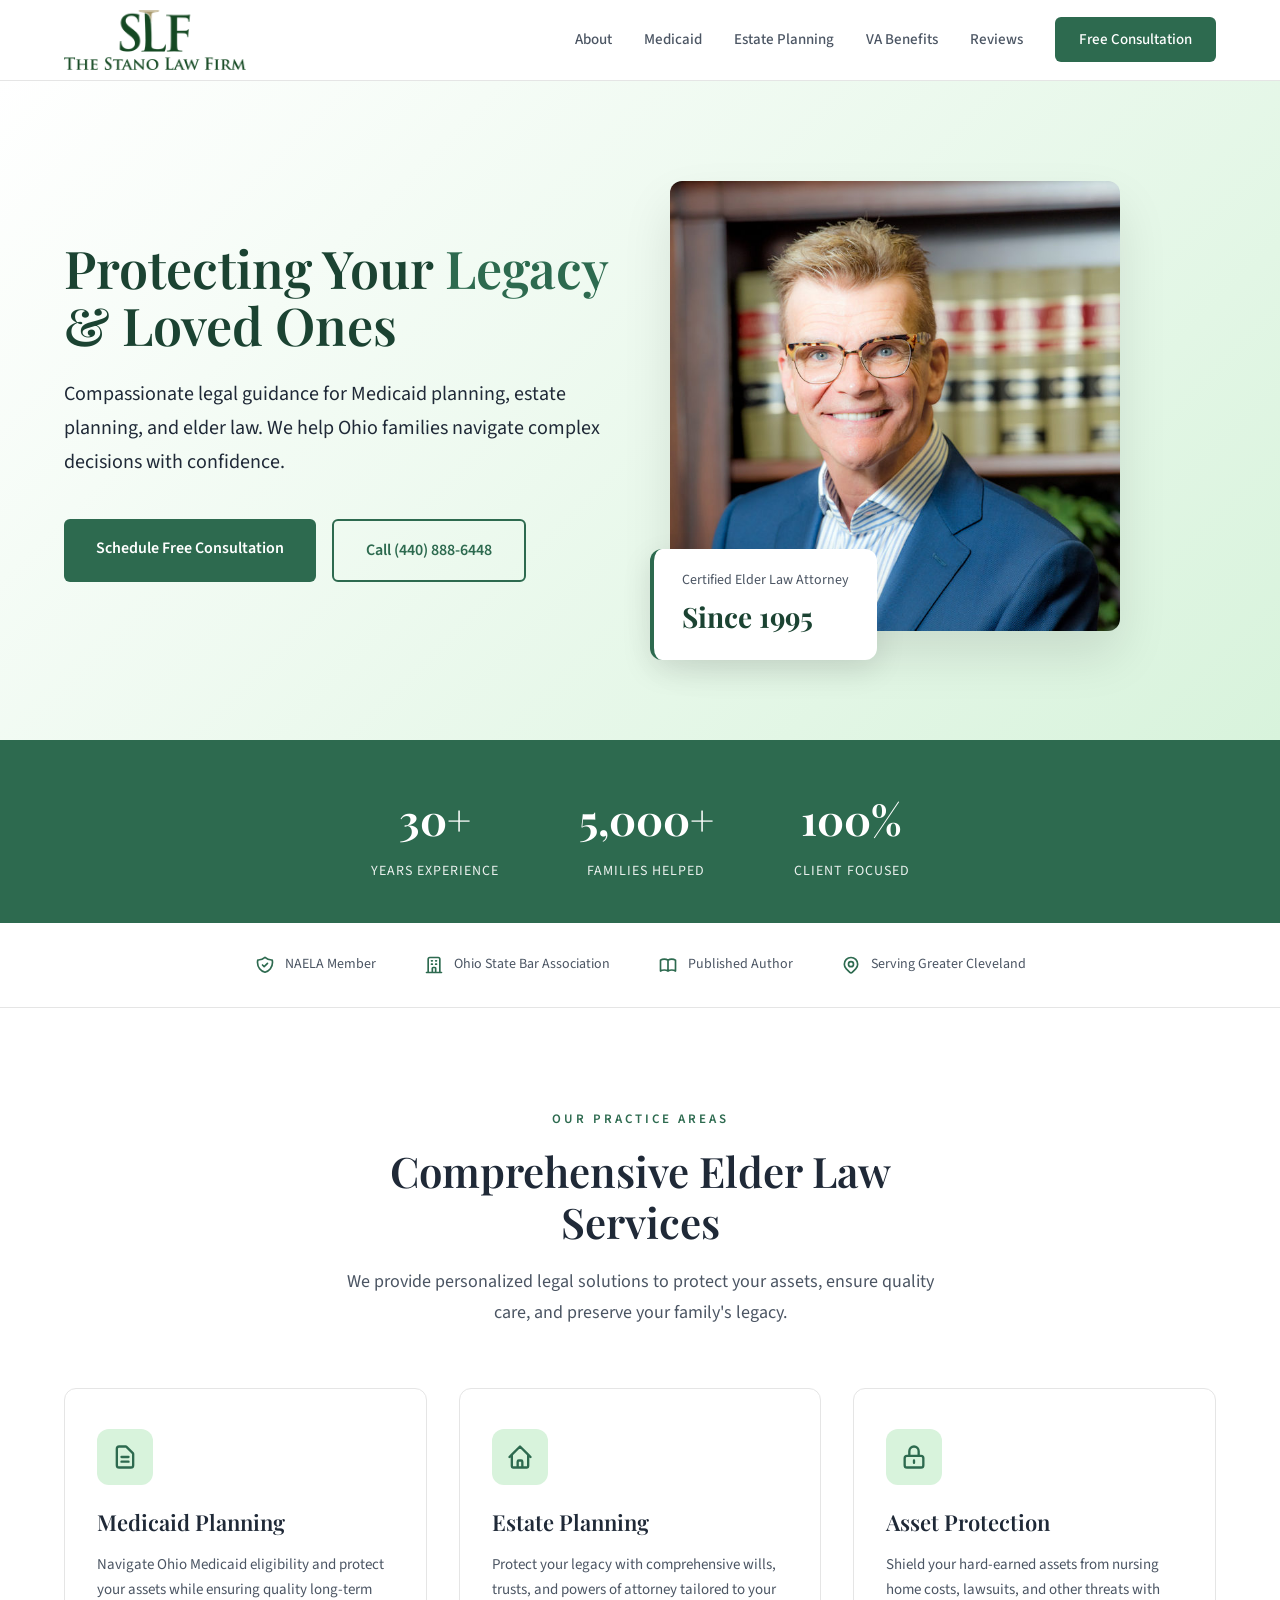
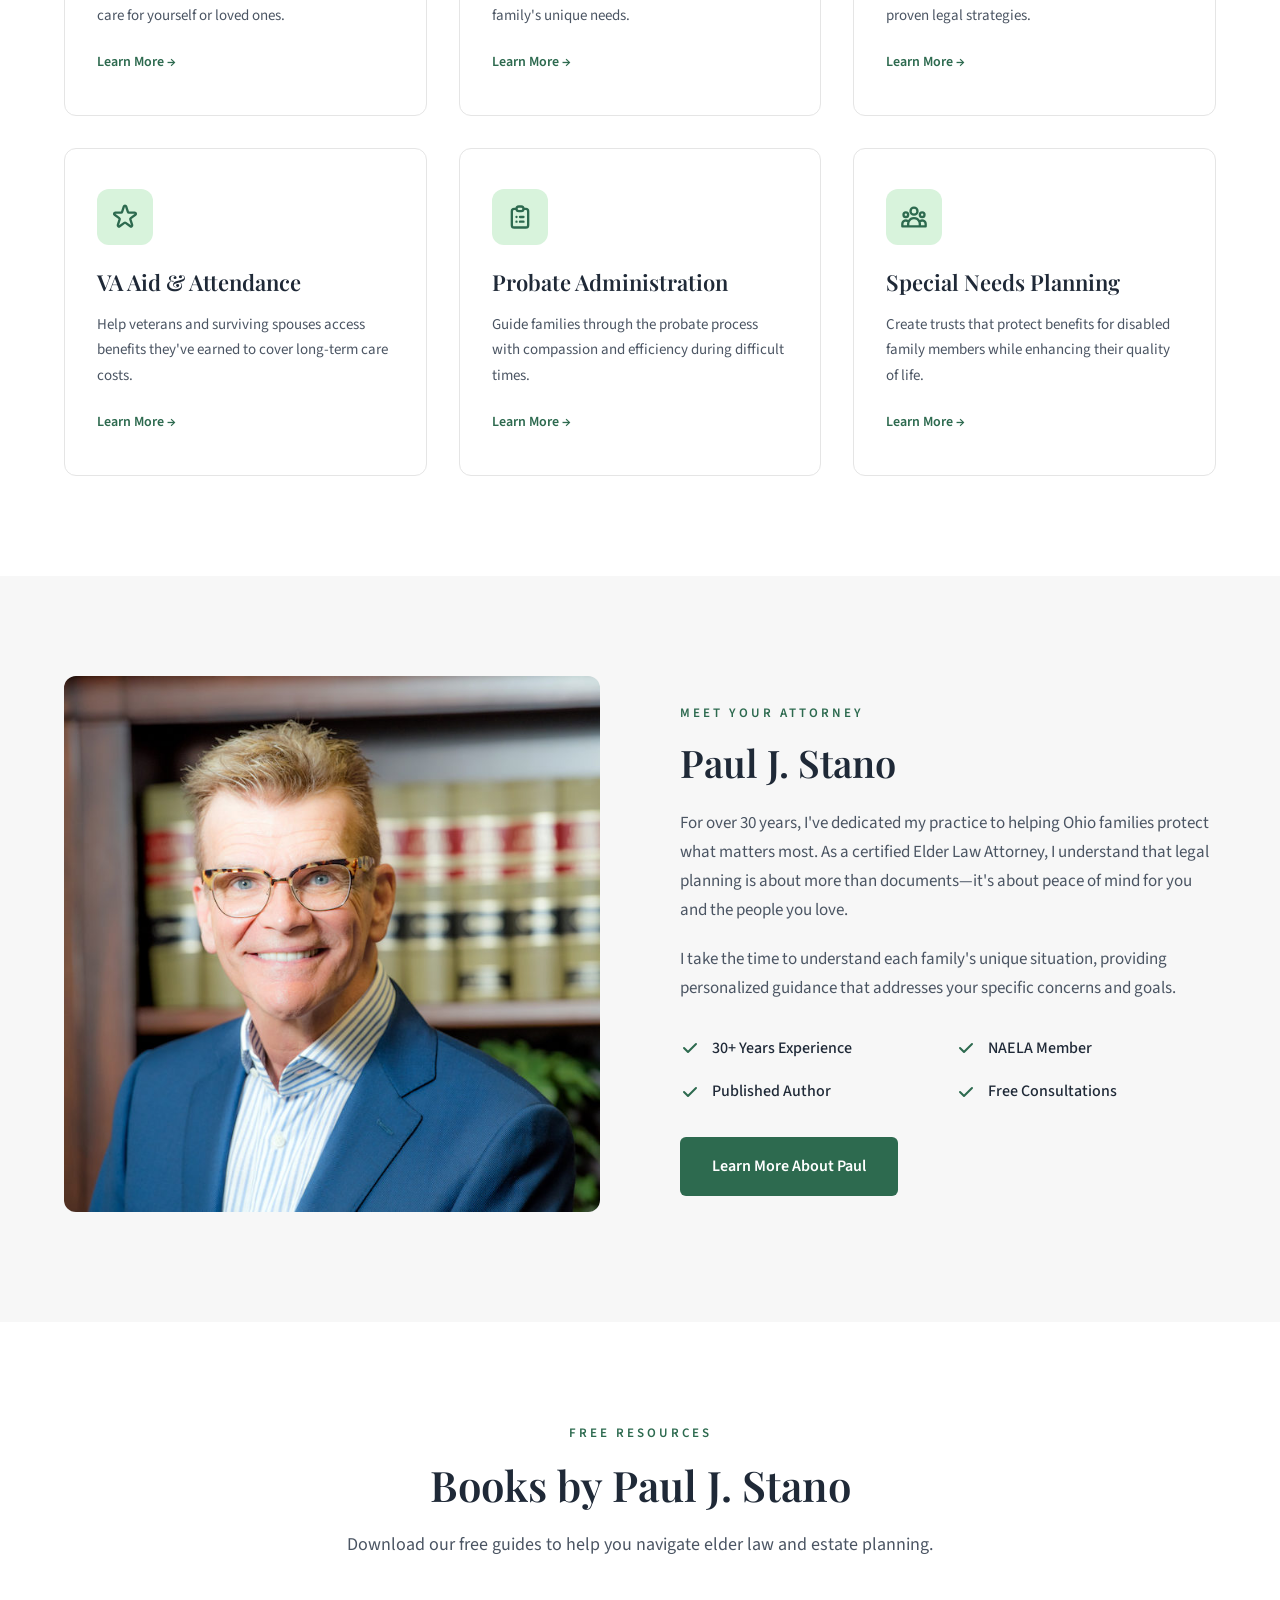
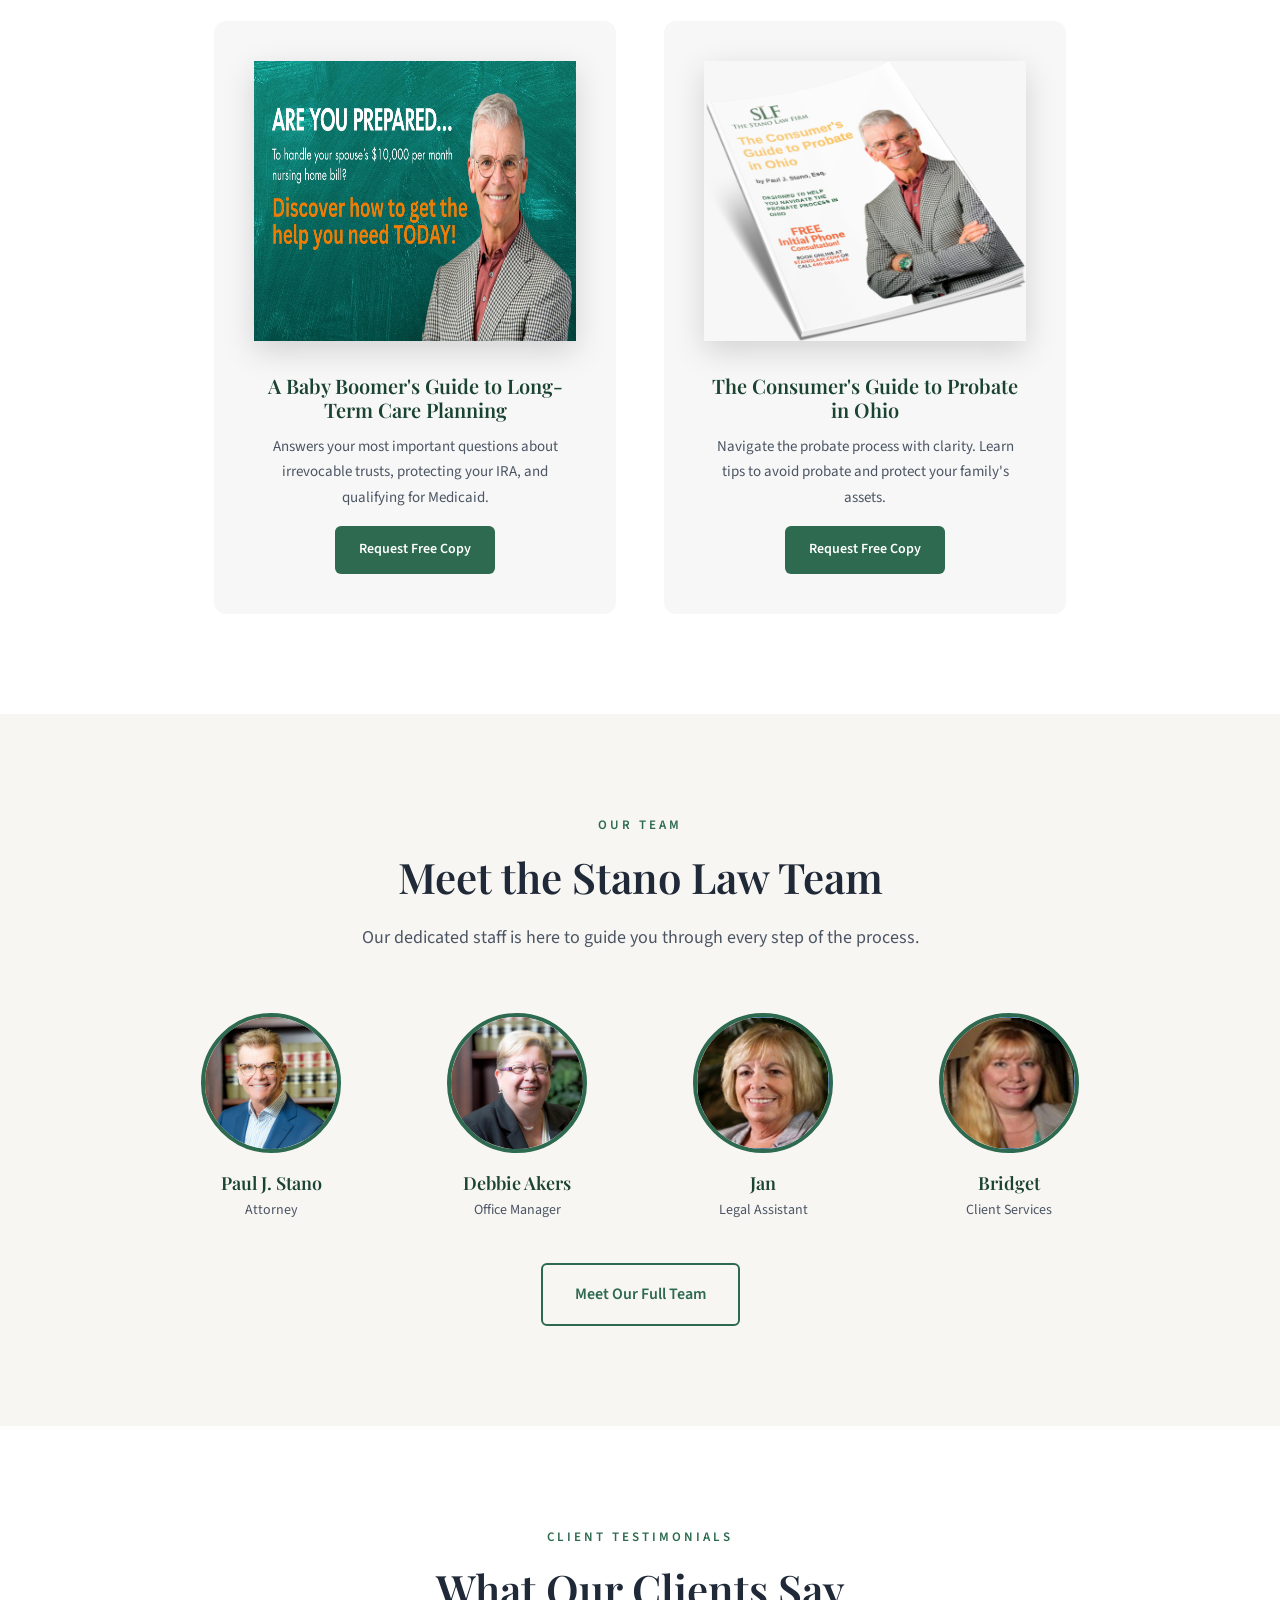
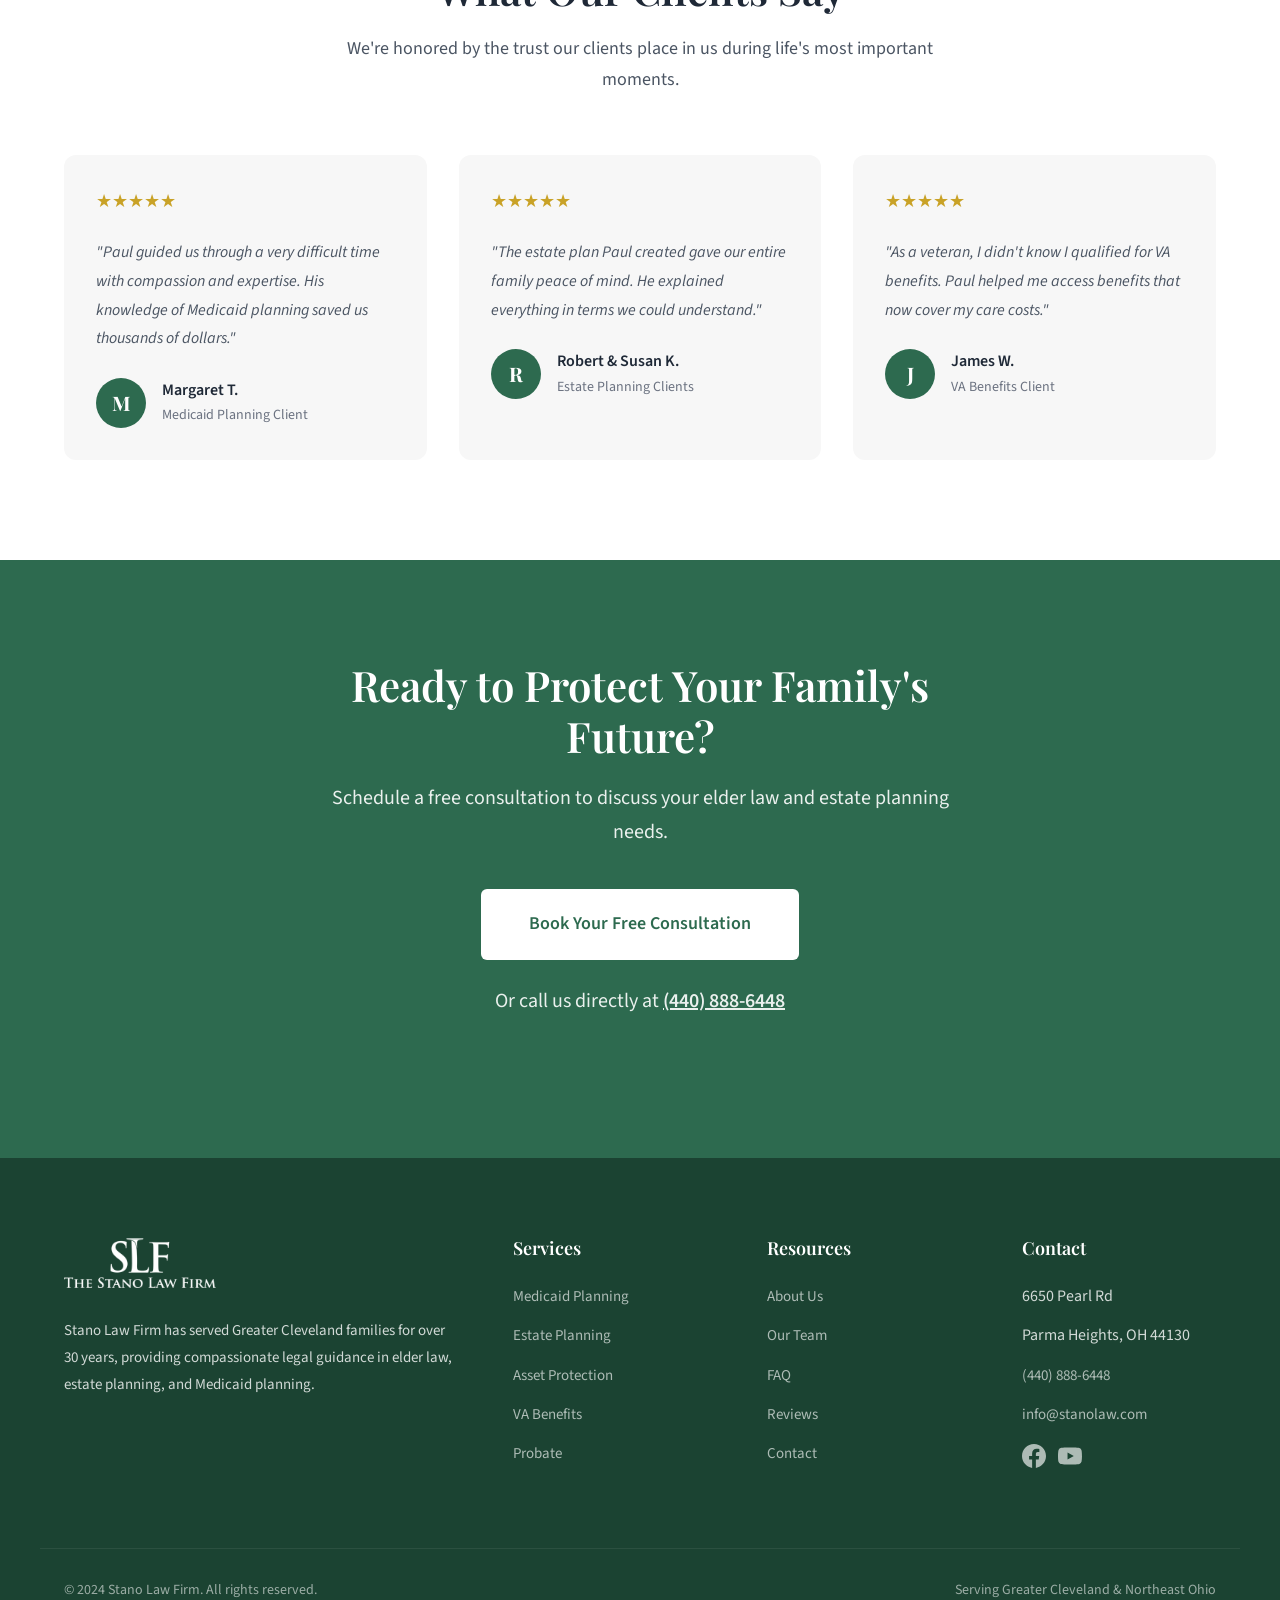
==== index.html @ 5e755062 "Stano Law Firm website - Option 2 (Light theme)" ====
<!DOCTYPE html>
<html lang="en">
<head>
    <meta charset="UTF-8">
    <meta name="viewport" content="width=device-width, initial-scale=1.0">
    <title>Stano Law Firm | Elder Law & Estate Planning | Parma Heights, OH</title>
    <link rel="preconnect" href="https://fonts.googleapis.com">
    <link rel="preconnect" href="https://fonts.gstatic.com" crossorigin>
    <link href="https://fonts.googleapis.com/css2?family=Playfair+Display:wght@400;600;700&family=Source+Sans+3:wght@300;400;500;600&display=swap" rel="stylesheet">
    <style>
        :root {
            --green: #2d6a4f;
            --green-dark: #1b4332;
            --green-light: #40916c;
            --green-pale: #d8f3dc;
            --gold: #c9a227;
            --gold-light: #d4b84a;
            --white: #ffffff;
            --off-white: #fafafa;
            --cream: #f8f6f3;
            --gray-100: #f7f7f7;
            --gray-200: #e5e5e5;
            --gray-300: #d4d4d4;
            --text-dark: #1f2937;
            --text-medium: #4b5563;
            --text-light: #6b7280;
        }

        html, body { overflow-x: hidden; max-width: 100vw; } * { margin: 0; padding: 0; box-sizing: border-box; } img { max-width: 100%; height: auto; }

        body {
            font-family: 'Source Sans 3', sans-serif;
            font-weight: 400;
            line-height: 1.7;
            color: var(--text-dark);
            background: var(--white);
        }

        h1, h2, h3, h4 {
            font-family: 'Playfair Display', serif;
            font-weight: 600;
            line-height: 1.2;
        }

        a { text-decoration: none; color: inherit; }

        /* Header */
        header {
            background: var(--white);
            border-bottom: 1px solid var(--gray-200);
            position: sticky;
            top: 0;
            z-index: 100;
        }

        .header-inner {
            max-width: 1200px;
            margin: 0 auto;
            padding: 0 24px;
            display: flex;
            justify-content: space-between;
            align-items: center;
            height: 80px;
        }

        .logo { display: flex; align-items: center; gap: 16px; }
        .logo img { height: 60px; width: auto; }
        .logo-text { display: flex; flex-direction: column; }
        .logo-name { font-family: 'Playfair Display', serif; font-size: 24px; font-weight: 700; color: var(--green-dark); }
        .logo-tagline { font-size: 12px; color: var(--text-light); text-transform: uppercase; letter-spacing: 2px; }

        nav ul { display: flex; list-style: none; gap: 32px; }
        nav a { font-size: 15px; font-weight: 500; color: var(--text-medium); transition: color 0.2s; }
        nav a:hover { color: var(--green); }

        .nav-cta {
            background: var(--green);
            color: var(--white) !important;
            padding: 12px 24px;
            border-radius: 6px;
            transition: background 0.2s !important;
        }
        .nav-cta:hover { background: var(--green-light) !important; }

        .mobile-toggle { display: none; flex-direction: column; gap: 5px; cursor: pointer; padding: 10px; }
        .mobile-toggle span { width: 24px; height: 2px; background: var(--green-dark); }

        /* Hero - Light with Green Accent */
        .hero {
            background: linear-gradient(135deg, var(--white) 0%, var(--green-pale) 100%);
            padding: 100px 0;
            position: relative;
            border-bottom: 4px solid var(--green);
        }

        .hero-inner {
            max-width: 1200px;
            margin: 0 auto;
            padding: 0 24px;
            display: grid;
            grid-template-columns: 1fr 1fr;
            gap: 60px;
            align-items: center;
        }

        .hero-content h1 {
            font-size: 52px;
            color: var(--green-dark);
            margin-bottom: 24px;
            line-height: 1.1;
        }

        .hero-content h1 span { color: var(--green); }

        .hero-content p {
            font-size: 20px;
            color: var(--text-dark);
            margin-bottom: 40px;
            font-weight: 400;
        }

        .hero-buttons { display: flex; gap: 16px; flex-wrap: wrap; }

        .btn {
            display: inline-block;
            padding: 16px 32px;
            border-radius: 6px;
            font-weight: 600;
            font-size: 16px;
            transition: all 0.2s;
            cursor: pointer;
            border: none;
        }

        .btn-primary { background: var(--green); color: var(--white); }
        .btn-primary:hover { background: var(--green-light); transform: translateY(-2px); }

        .btn-outline {
            background: transparent;
            border: 2px solid var(--green);
            color: var(--green);
        }
        .btn-outline:hover { background: var(--green); color: var(--white); }

        .hero-image { position: relative; }
        .hero-image img {
            width: 100%;
            max-width: 450px;
            border-radius: 12px;
            box-shadow: 0 25px 50px rgba(0,0,0,0.1);
        }

        .hero-badge {
            position: absolute;
            bottom: -20px;
            left: -20px;
            background: var(--white);
            padding: 20px 28px;
            border-radius: 12px;
            box-shadow: 0 10px 30px rgba(0,0,0,0.1);
            border-left: 4px solid var(--green);
        }
        .hero-badge-text { font-size: 14px; color: var(--text-medium); }
        .hero-badge-number { font-family: 'Playfair Display', serif; font-size: 28px; font-weight: 700; color: var(--green-dark); }

        /* Stats Bar */
        .stats-bar {
            background: var(--green);
            padding: 40px 0;
        }

        .stats-inner {
            max-width: 1200px;
            margin: 0 auto;
            padding: 0 24px;
            display: flex;
            justify-content: center;
            gap: 80px;
        }

        .stat { text-align: center; color: var(--white); }
        .stat-number { font-family: 'Playfair Display', serif; font-size: 42px; font-weight: 700; }
        .stat-label { font-size: 14px; opacity: 0.9; text-transform: uppercase; letter-spacing: 1px; margin-top: 4px; }

        /* Trust Bar */
        .trust-bar {
            background: var(--white);
            padding: 30px 0;
            border-bottom: 1px solid var(--gray-200);
        }

        .trust-inner {
            max-width: 1200px;
            margin: 0 auto;
            padding: 0 24px;
            display: flex;
            justify-content: center;
            align-items: center;
            gap: 48px;
            flex-wrap: wrap;
        }

        .trust-item {
            display: flex;
            align-items: center;
            gap: 10px;
            color: var(--text-medium);
            font-size: 14px;
        }
        .trust-item svg { width: 20px; height: 20px; color: var(--green); }

        /* Services */
        .services { padding: 100px 0; background: var(--white); }

        .section-header {
            text-align: center;
            max-width: 600px;
            margin: 0 auto 60px;
        }
        .section-label {
            font-size: 13px;
            text-transform: uppercase;
            letter-spacing: 3px;
            color: var(--green);
            margin-bottom: 16px;
            font-weight: 600;
        }
        .section-header h2 { font-size: 42px; color: var(--text-dark); margin-bottom: 20px; }
        .section-header p { color: var(--text-medium); font-size: 18px; }

        .services-grid {
            max-width: 1200px;
            margin: 0 auto;
            padding: 0 24px;
            display: grid;
            grid-template-columns: repeat(3, 1fr);
            gap: 32px;
        }

        .service-card {
            background: var(--white);
            border: 1px solid var(--gray-200);
            border-radius: 12px;
            padding: 40px 32px;
            transition: all 0.3s;
        }
        .service-card:hover {
            box-shadow: 0 20px 40px rgba(0,0,0,0.08);
            transform: translateY(-5px);
            border-color: var(--green-light);
        }

        .service-icon {
            width: 56px;
            height: 56px;
            background: var(--green-pale);
            border-radius: 12px;
            display: flex;
            align-items: center;
            justify-content: center;
            margin-bottom: 24px;
        }
        .service-icon svg { width: 28px; height: 28px; color: var(--green); }

        .service-card h3 { font-size: 22px; color: var(--text-dark); margin-bottom: 16px; }
        .service-card p { color: var(--text-medium); margin-bottom: 20px; font-size: 15px; }
        .service-link { color: var(--green); font-weight: 600; font-size: 14px; display: inline-flex; align-items: center; gap: 8px; }
        .service-link:hover { color: var(--green-light); }

        /* About Section */
        .about { padding: 100px 0; background: var(--gray-100); }

        .about-inner {
            max-width: 1200px;
            margin: 0 auto;
            padding: 0 24px;
            display: grid;
            grid-template-columns: 1fr 1fr;
            gap: 80px;
            align-items: center;
        }

        .about-image { position: relative; }
        .about-image img { width: 100%; border-radius: 12px; }
        .about-image::after {
            content: '';
            position: absolute;
            top: 20px;
            left: 20px;
            right: -20px;
            bottom: -20px;
            border: 3px solid var(--green);
            border-radius: 12px;
            z-index: -1;
        }

        .about-content h2 { font-size: 38px; color: var(--text-dark); margin-bottom: 24px; }
        .about-content p { color: var(--text-medium); margin-bottom: 20px; font-size: 17px; }

        .about-features { display: grid; grid-template-columns: 1fr 1fr; gap: 16px; margin: 32px 0; }
        .about-feature { display: flex; align-items: center; gap: 12px; font-weight: 500; color: var(--text-dark); }
        .about-feature svg { width: 20px; height: 20px; color: var(--green); }

        /* Testimonials */
        .testimonials { padding: 100px 0; background: var(--white); }

        .testimonials-grid {
            max-width: 1200px;
            margin: 0 auto;
            padding: 0 24px;
            display: grid;
            grid-template-columns: repeat(3, 1fr);
            gap: 32px;
        }

        .testimonial-card {
            background: var(--gray-100);
            border-radius: 12px;
            padding: 32px;
        }

        .testimonial-stars { color: var(--gold); margin-bottom: 20px; font-size: 18px; }
        .testimonial-text { font-size: 16px; line-height: 1.8; margin-bottom: 24px; font-style: italic; color: var(--text-medium); }

        .testimonial-author { display: flex; align-items: center; gap: 16px; }
        .testimonial-avatar {
            width: 50px;
            height: 50px;
            background: var(--green);
            border-radius: 50%;
            display: flex;
            align-items: center;
            justify-content: center;
            font-family: 'Playfair Display', serif;
            font-weight: 700;
            font-size: 20px;
            color: var(--white);
        }
        .testimonial-name { font-weight: 600; color: var(--text-dark); }
        .testimonial-role { font-size: 14px; color: var(--text-light); }

        /* CTA Section */
        .cta {
            padding: 100px 0;
            background: var(--green);
            text-align: center;
            color: var(--white);
        }

        .cta-inner { max-width: 700px; margin: 0 auto; padding: 0 24px; }
        .cta h2 { font-size: 42px; margin-bottom: 20px; }
        .cta p { font-size: 20px; opacity: 0.9; margin-bottom: 40px; }

        .cta .btn-primary {
            background: var(--white);
            color: var(--green);
            padding: 20px 48px;
            font-size: 18px;
        }
        .cta .btn-primary:hover { background: var(--cream); }

        .cta-contact { margin-top: 24px; opacity: 0.9; }
        .cta-contact a { color: var(--white); font-weight: 600; text-decoration: underline; }

        /* Footer */
        footer {
            background: var(--green-dark);
            color: rgba(255,255,255,0.8);
            padding: 80px 0 40px;
        }

        .footer-inner {
            max-width: 1200px;
            margin: 0 auto;
            padding: 0 24px;
            display: grid;
            grid-template-columns: 2fr 1fr 1fr 1fr;
            gap: 60px;
        }

        .footer-brand p { margin-top: 20px; font-size: 15px; line-height: 1.8; }
        .footer-title { font-family: 'Playfair Display', serif; font-size: 18px; color: var(--white); margin-bottom: 24px; }
        footer ul { list-style: none; }
        footer li { margin-bottom: 12px; }
        footer a { opacity: 0.8; transition: all 0.2s; font-size: 15px; }
        footer a:hover { opacity: 1; color: var(--gold); }

        .footer-bottom {
            max-width: 1200px;
            margin: 60px auto 0;
            padding: 30px 24px 0;
            border-top: 1px solid rgba(255,255,255,0.1);
            display: flex;
            justify-content: space-between;
            align-items: center;
            font-size: 14px;
            opacity: 0.7;
        }

        /* Mobile */
        @media (max-width: 1024px) {
            .hero-inner { grid-template-columns: 1fr; text-align: center; padding: 60px 24px; }
            .hero-image { display: none; }
            .hero-buttons { justify-content: center; }
            .stats-inner { gap: 40px; flex-wrap: wrap; }
            .services-grid, .testimonials-grid { grid-template-columns: repeat(2, 1fr); }
            .about-inner { grid-template-columns: 1fr; }
            .about-image { order: -1; }
            .footer-inner { grid-template-columns: 1fr 1fr; }
        }

        @media (max-width: 768px) {
            .logo-text { display: none; }
            .logo img { height: 50px; }
            .mobile-toggle { display: flex; }
            nav {
                position: absolute;
                top: 80px;
                left: 0;
                right: 0;
                background: var(--white);
                border-bottom: 1px solid var(--gray-200);
                padding: 24px;
                display: none;
            }
            nav.active { display: block; }
            nav ul { flex-direction: column; gap: 16px; }
            .nav-cta { text-align: center; display: block; }

            .hero-content h1 { font-size: 32px; }
            .hero-content p { font-size: 17px; }
            .hero-buttons { flex-direction: column; gap: 12px; }
            .hero-buttons .btn { width: 100%; text-align: center; }
            
            .stats-inner { flex-direction: column; gap: 32px; }
            .stat-number { font-size: 36px; }
            
            .services-grid, .testimonials-grid { grid-template-columns: 1fr; }
            .section-header h2 { font-size: 28px; }
            .section-header p { font-size: 16px; }
            
            .about-features { grid-template-columns: 1fr; }
            .about-content h2 { font-size: 28px; }
            .about-image::after { display: none; }
            
            .footer-inner { grid-template-columns: 1fr; gap: 40px; }
            .footer-bottom { flex-direction: column; gap: 16px; text-align: center; }
            
            .cta h2 { font-size: 28px; }
            .cta p { font-size: 17px; }
            .cta .btn-primary { padding: 16px 32px; font-size: 16px; }
            
            /* Fix all images */
            img { max-width: 100%; height: auto; }
            
            /* Fix inline grids */
            [style*="grid-template-columns: repeat(2"] { grid-template-columns: 1fr !important; }
            [style*="grid-template-columns: repeat(4"] { grid-template-columns: repeat(2, 1fr) !important; }
            
            /* Books section mobile */
            .books [style*="grid-template-columns"] { grid-template-columns: 1fr !important; }
            .books img { height: auto !important; max-height: 250px; }
            
            /* Team section mobile */
            .team [style*="grid-template-columns"] { grid-template-columns: repeat(2, 1fr) !important; gap: 24px !important; }
            .team [style*="width: 140px"] { width: 100px !important; height: 100px !important; }
        }
        
        @media (max-width: 480px) {
            .team [style*="grid-template-columns"] { grid-template-columns: 1fr !important; }
            .stat-number { font-size: 32px; }
            .hero-content h1 { font-size: 28px; }
        }
    </style>
</head>
<body>
    <header>
        <div class="header-inner">
            <a href="index.html" class="logo">
                <img src="images/Stan-Law-Firm-Logo-Vector-Solid-Colors.png" alt="Stano Law Firm">
            </a>
            <div class="mobile-toggle" onclick="toggleNav()">
                <span></span><span></span><span></span>
            </div>
            <nav id="nav">
                <ul>
                    <li><a href="about.html">About</a></li>
                    <li><a href="medicaid-planning.html">Medicaid</a></li>
                    <li><a href="estate-planning.html">Estate Planning</a></li>
                    <li><a href="va-benefits.html">VA Benefits</a></li>
                    <li><a href="reviews.html">Reviews</a></li>
                    <li><a href="contact.html" class="nav-cta">Free Consultation</a></li>
                </ul>
            </nav>
        </div>
    </header>

    <!-- Hero -->
    <section class="hero">
        <div class="hero-inner">
            <div class="hero-content">
                <h1>Protecting Your <span>Legacy</span> & Loved Ones</h1>
                <p>Compassionate legal guidance for Medicaid planning, estate planning, and elder law. We help Ohio families navigate complex decisions with confidence.</p>
                <div class="hero-buttons">
                    <a href="https://calendly.com/stanolawfirm/15min" class="btn btn-primary">Schedule Free Consultation</a>
                    <a href="tel:440-888-6448" class="btn btn-outline">Call (440) 888-6448</a>
                </div>
            </div>
            <div class="hero-image">
                <img src="images/Paul-Stano-e1572920246188.jpg" alt="Paul J. Stano, Elder Law Attorney">
                <div class="hero-badge">
                    <div class="hero-badge-text">Certified Elder Law Attorney</div>
                    <div class="hero-badge-number">Since 1995</div>
                </div>
            </div>
        </div>
    </section>

    <!-- Stats Bar -->
    <div class="stats-bar">
        <div class="stats-inner">
            <div class="stat">
                <div class="stat-number">30+</div>
                <div class="stat-label">Years Experience</div>
            </div>
            <div class="stat">
                <div class="stat-number">5,000+</div>
                <div class="stat-label">Families Helped</div>
            </div>
            <div class="stat">
                <div class="stat-number">100%</div>
                <div class="stat-label">Client Focused</div>
            </div>
        </div>
    </div>

    <!-- Trust Bar -->
    <div class="trust-bar">
        <div class="trust-inner">
            <div class="trust-item">
                <svg fill="none" stroke="currentColor" viewBox="0 0 24 24"><path stroke-linecap="round" stroke-linejoin="round" stroke-width="2" d="M9 12l2 2 4-4m5.618-4.016A11.955 11.955 0 0112 2.944a11.955 11.955 0 01-8.618 3.04A12.02 12.02 0 003 9c0 5.591 3.824 10.29 9 11.622 5.176-1.332 9-6.03 9-11.622 0-1.042-.133-2.052-.382-3.016z"></path></svg>
                <span>NAELA Member</span>
            </div>
            <div class="trust-item">
                <svg fill="none" stroke="currentColor" viewBox="0 0 24 24"><path stroke-linecap="round" stroke-linejoin="round" stroke-width="2" d="M19 21V5a2 2 0 00-2-2H7a2 2 0 00-2 2v16m14 0h2m-2 0h-5m-9 0H3m2 0h5M9 7h1m-1 4h1m4-4h1m-1 4h1m-5 10v-5a1 1 0 011-1h2a1 1 0 011 1v5m-4 0h4"></path></svg>
                <span>Ohio State Bar Association</span>
            </div>
            <div class="trust-item">
                <svg fill="none" stroke="currentColor" viewBox="0 0 24 24"><path stroke-linecap="round" stroke-linejoin="round" stroke-width="2" d="M12 6.253v13m0-13C10.832 5.477 9.246 5 7.5 5S4.168 5.477 3 6.253v13C4.168 18.477 5.754 18 7.5 18s3.332.477 4.5 1.253m0-13C13.168 5.477 14.754 5 16.5 5c1.747 0 3.332.477 4.5 1.253v13C19.832 18.477 18.247 18 16.5 18c-1.746 0-3.332.477-4.5 1.253"></path></svg>
                <span>Published Author</span>
            </div>
            <div class="trust-item">
                <svg fill="none" stroke="currentColor" viewBox="0 0 24 24"><path stroke-linecap="round" stroke-linejoin="round" stroke-width="2" d="M17.657 16.657L13.414 20.9a1.998 1.998 0 01-2.827 0l-4.244-4.243a8 8 0 1111.314 0z"></path><path stroke-linecap="round" stroke-linejoin="round" stroke-width="2" d="M15 11a3 3 0 11-6 0 3 3 0 016 0z"></path></svg>
                <span>Serving Greater Cleveland</span>
            </div>
        </div>
    </div>

    <!-- Services -->
    <section class="services">
        <div class="section-header">
            <div class="section-label">Our Practice Areas</div>
            <h2>Comprehensive Elder Law Services</h2>
            <p>We provide personalized legal solutions to protect your assets, ensure quality care, and preserve your family's legacy.</p>
        </div>
        <div class="services-grid">
            <div class="service-card">
                <div class="service-icon">
                    <svg fill="none" stroke="currentColor" viewBox="0 0 24 24"><path stroke-linecap="round" stroke-linejoin="round" stroke-width="2" d="M9 12h6m-6 4h6m2 5H7a2 2 0 01-2-2V5a2 2 0 012-2h5.586a1 1 0 01.707.293l5.414 5.414a1 1 0 01.293.707V19a2 2 0 01-2 2z"></path></svg>
                </div>
                <h3>Medicaid Planning</h3>
                <p>Navigate Ohio Medicaid eligibility and protect your assets while ensuring quality long-term care for yourself or loved ones.</p>
                <a href="medicaid-planning.html" class="service-link">Learn More →</a>
            </div>
            <div class="service-card">
                <div class="service-icon">
                    <svg fill="none" stroke="currentColor" viewBox="0 0 24 24"><path stroke-linecap="round" stroke-linejoin="round" stroke-width="2" d="M3 12l2-2m0 0l7-7 7 7M5 10v10a1 1 0 001 1h3m10-11l2 2m-2-2v10a1 1 0 01-1 1h-3m-6 0a1 1 0 001-1v-4a1 1 0 011-1h2a1 1 0 011 1v4a1 1 0 001 1m-6 0h6"></path></svg>
                </div>
                <h3>Estate Planning</h3>
                <p>Protect your legacy with comprehensive wills, trusts, and powers of attorney tailored to your family's unique needs.</p>
                <a href="estate-planning.html" class="service-link">Learn More →</a>
            </div>
            <div class="service-card">
                <div class="service-icon">
                    <svg fill="none" stroke="currentColor" viewBox="0 0 24 24"><path stroke-linecap="round" stroke-linejoin="round" stroke-width="2" d="M12 15v2m-6 4h12a2 2 0 002-2v-6a2 2 0 00-2-2H6a2 2 0 00-2 2v6a2 2 0 002 2zm10-10V7a4 4 0 00-8 0v4h8z"></path></svg>
                </div>
                <h3>Asset Protection</h3>
                <p>Shield your hard-earned assets from nursing home costs, lawsuits, and other threats with proven legal strategies.</p>
                <a href="asset-protection.html" class="service-link">Learn More →</a>
            </div>
            <div class="service-card">
                <div class="service-icon">
                    <svg fill="none" stroke="currentColor" viewBox="0 0 24 24"><path stroke-linecap="round" stroke-linejoin="round" stroke-width="2" d="M11.049 2.927c.3-.921 1.603-.921 1.902 0l1.519 4.674a1 1 0 00.95.69h4.915c.969 0 1.371 1.24.588 1.81l-3.976 2.888a1 1 0 00-.363 1.118l1.518 4.674c.3.922-.755 1.688-1.538 1.118l-3.976-2.888a1 1 0 00-1.176 0l-3.976 2.888c-.783.57-1.838-.197-1.538-1.118l1.518-4.674a1 1 0 00-.363-1.118l-3.976-2.888c-.784-.57-.38-1.81.588-1.81h4.914a1 1 0 00.951-.69l1.519-4.674z"></path></svg>
                </div>
                <h3>VA Aid & Attendance</h3>
                <p>Help veterans and surviving spouses access benefits they've earned to cover long-term care costs.</p>
                <a href="va-benefits.html" class="service-link">Learn More →</a>
            </div>
            <div class="service-card">
                <div class="service-icon">
                    <svg fill="none" stroke="currentColor" viewBox="0 0 24 24"><path stroke-linecap="round" stroke-linejoin="round" stroke-width="2" d="M9 5H7a2 2 0 00-2 2v12a2 2 0 002 2h10a2 2 0 002-2V7a2 2 0 00-2-2h-2M9 5a2 2 0 002 2h2a2 2 0 002-2M9 5a2 2 0 012-2h2a2 2 0 012 2m-3 7h3m-3 4h3m-6-4h.01M9 16h.01"></path></svg>
                </div>
                <h3>Probate Administration</h3>
                <p>Guide families through the probate process with compassion and efficiency during difficult times.</p>
                <a href="probate.html" class="service-link">Learn More →</a>
            </div>
            <div class="service-card">
                <div class="service-icon">
                    <svg fill="none" stroke="currentColor" viewBox="0 0 24 24"><path stroke-linecap="round" stroke-linejoin="round" stroke-width="2" d="M17 20h5v-2a3 3 0 00-5.356-1.857M17 20H7m10 0v-2c0-.656-.126-1.283-.356-1.857M7 20H2v-2a3 3 0 015.356-1.857M7 20v-2c0-.656.126-1.283.356-1.857m0 0a5.002 5.002 0 019.288 0M15 7a3 3 0 11-6 0 3 3 0 016 0zm6 3a2 2 0 11-4 0 2 2 0 014 0zM7 10a2 2 0 11-4 0 2 2 0 014 0z"></path></svg>
                </div>
                <h3>Special Needs Planning</h3>
                <p>Create trusts that protect benefits for disabled family members while enhancing their quality of life.</p>
                <a href="special-needs.html" class="service-link">Learn More →</a>
            </div>
        </div>
    </section>

    <!-- About -->
    <section class="about">
        <div class="about-inner">
            <div class="about-image">
                <img src="images/Paul-Stano-e1572920246188.jpg" alt="Paul J. Stano, Attorney at Law">
            </div>
            <div class="about-content">
                <div class="section-label">Meet Your Attorney</div>
                <h2>Paul J. Stano</h2>
                <p>For over 30 years, I've dedicated my practice to helping Ohio families protect what matters most. As a certified Elder Law Attorney, I understand that legal planning is about more than documents—it's about peace of mind for you and the people you love.</p>
                <p>I take the time to understand each family's unique situation, providing personalized guidance that addresses your specific concerns and goals.</p>
                <div class="about-features">
                    <div class="about-feature">
                        <svg fill="currentColor" viewBox="0 0 20 20"><path fill-rule="evenodd" d="M16.707 5.293a1 1 0 010 1.414l-8 8a1 1 0 01-1.414 0l-4-4a1 1 0 011.414-1.414L8 12.586l7.293-7.293a1 1 0 011.414 0z" clip-rule="evenodd"></path></svg>
                        <span>30+ Years Experience</span>
                    </div>
                    <div class="about-feature">
                        <svg fill="currentColor" viewBox="0 0 20 20"><path fill-rule="evenodd" d="M16.707 5.293a1 1 0 010 1.414l-8 8a1 1 0 01-1.414 0l-4-4a1 1 0 011.414-1.414L8 12.586l7.293-7.293a1 1 0 011.414 0z" clip-rule="evenodd"></path></svg>
                        <span>NAELA Member</span>
                    </div>
                    <div class="about-feature">
                        <svg fill="currentColor" viewBox="0 0 20 20"><path fill-rule="evenodd" d="M16.707 5.293a1 1 0 010 1.414l-8 8a1 1 0 01-1.414 0l-4-4a1 1 0 011.414-1.414L8 12.586l7.293-7.293a1 1 0 011.414 0z" clip-rule="evenodd"></path></svg>
                        <span>Published Author</span>
                    </div>
                    <div class="about-feature">
                        <svg fill="currentColor" viewBox="0 0 20 20"><path fill-rule="evenodd" d="M16.707 5.293a1 1 0 010 1.414l-8 8a1 1 0 01-1.414 0l-4-4a1 1 0 011.414-1.414L8 12.586l7.293-7.293a1 1 0 011.414 0z" clip-rule="evenodd"></path></svg>
                        <span>Free Consultations</span>
                    </div>
                </div>
                <a href="about.html" class="btn btn-primary">Learn More About Paul</a>
            </div>
        </div>
    </section>

    <!-- Books Section -->
    <section class="books" style="padding: 100px 0; background: var(--white);">
        <div class="section-header">
            <div class="section-label">Free Resources</div>
            <h2>Books by Paul J. Stano</h2>
            <p>Download our free guides to help you navigate elder law and estate planning.</p>
        </div>
        <div style="max-width: 900px; margin: 0 auto; padding: 0 24px; display: grid; grid-template-columns: repeat(2, 1fr); gap: 48px;">
            <div style="text-align: center; background: var(--gray-100); padding: 40px; border-radius: 12px;">
                <img src="images/Are-You-Prepared.jpg" alt="A Baby Boomer's Guide to Long-Term Care Planning" style="height: 280px; box-shadow: 0 10px 30px rgba(0,0,0,0.15); margin-bottom: 24px;">
                <h3 style="font-size: 20px; color: var(--green-dark); margin-bottom: 12px;">A Baby Boomer's Guide to Long-Term Care Planning</h3>
                <p style="color: var(--text-medium); font-size: 15px; margin-bottom: 16px;">Answers your most important questions about irrevocable trusts, protecting your IRA, and qualifying for Medicaid.</p>
                <a href="contact.html" class="btn btn-primary" style="padding: 12px 24px; font-size: 14px;">Request Free Copy</a>
            </div>
            <div style="text-align: center; background: var(--gray-100); padding: 40px; border-radius: 12px;">
                <img src="images/consumers_guide_probate-e1627954515291.png" alt="The Consumer's Guide to Probate in Ohio" style="height: 280px; box-shadow: 0 10px 30px rgba(0,0,0,0.15); margin-bottom: 24px;">
                <h3 style="font-size: 20px; color: var(--green-dark); margin-bottom: 12px;">The Consumer's Guide to Probate in Ohio</h3>
                <p style="color: var(--text-medium); font-size: 15px; margin-bottom: 16px;">Navigate the probate process with clarity. Learn tips to avoid probate and protect your family's assets.</p>
                <a href="contact.html" class="btn btn-primary" style="padding: 12px 24px; font-size: 14px;">Request Free Copy</a>
            </div>
        </div>
    </section>

    <!-- Team Section -->
    <section class="team" style="padding: 100px 0; background: var(--cream);">
        <div class="section-header">
            <div class="section-label">Our Team</div>
            <h2>Meet the Stano Law Team</h2>
            <p>Our dedicated staff is here to guide you through every step of the process.</p>
        </div>
        <div style="max-width: 1000px; margin: 0 auto; padding: 0 24px; display: grid; grid-template-columns: repeat(4, 1fr); gap: 32px;">
            <div style="text-align: center;">
                <div style="width: 140px; height: 140px; border-radius: 50%; overflow: hidden; margin: 0 auto 20px; border: 4px solid var(--green);">
                    <img src="images/Paul-Stano-e1572920246188.jpg" alt="Paul J. Stano" style="width: 100%; height: 100%; object-fit: cover;">
                </div>
                <h3 style="font-size: 18px; color: var(--green-dark); margin-bottom: 4px;">Paul J. Stano</h3>
                <p style="color: var(--text-medium); font-size: 14px;">Attorney</p>
            </div>
            <div style="text-align: center;">
                <div style="width: 140px; height: 140px; border-radius: 50%; overflow: hidden; margin: 0 auto 20px; border: 4px solid var(--green);">
                    <img src="images/Debbie-Akers-e1572920463972.jpg" alt="Debbie Akers" style="width: 100%; height: 100%; object-fit: cover;">
                </div>
                <h3 style="font-size: 18px; color: var(--green-dark); margin-bottom: 4px;">Debbie Akers</h3>
                <p style="color: var(--text-medium); font-size: 14px;">Office Manager</p>
            </div>
            <div style="text-align: center;">
                <div style="width: 140px; height: 140px; border-radius: 50%; overflow: hidden; margin: 0 auto 20px; border: 4px solid var(--green);">
                    <img src="images/jan.png" alt="Jan" style="width: 100%; height: 100%; object-fit: cover;">
                </div>
                <h3 style="font-size: 18px; color: var(--green-dark); margin-bottom: 4px;">Jan</h3>
                <p style="color: var(--text-medium); font-size: 14px;">Legal Assistant</p>
            </div>
            <div style="text-align: center;">
                <div style="width: 140px; height: 140px; border-radius: 50%; overflow: hidden; margin: 0 auto 20px; border: 4px solid var(--green);">
                    <img src="images/bridget.png" alt="Bridget" style="width: 100%; height: 100%; object-fit: cover;">
                </div>
                <h3 style="font-size: 18px; color: var(--green-dark); margin-bottom: 4px;">Bridget</h3>
                <p style="color: var(--text-medium); font-size: 14px;">Client Services</p>
            </div>
        </div>
        <div style="text-align: center; margin-top: 40px;">
            <a href="team.html" class="btn btn-outline">Meet Our Full Team</a>
        </div>
    </section>

    <!-- Testimonials -->
    <section class="testimonials">
        <div class="section-header">
            <div class="section-label">Client Testimonials</div>
            <h2>What Our Clients Say</h2>
            <p>We're honored by the trust our clients place in us during life's most important moments.</p>
        </div>
        <div class="testimonials-grid">
            <div class="testimonial-card">
                <div class="testimonial-stars">★★★★★</div>
                <p class="testimonial-text">"Paul guided us through a very difficult time with compassion and expertise. His knowledge of Medicaid planning saved us thousands of dollars."</p>
                <div class="testimonial-author">
                    <div class="testimonial-avatar">M</div>
                    <div>
                        <div class="testimonial-name">Margaret T.</div>
                        <div class="testimonial-role">Medicaid Planning Client</div>
                    </div>
                </div>
            </div>
            <div class="testimonial-card">
                <div class="testimonial-stars">★★★★★</div>
                <p class="testimonial-text">"The estate plan Paul created gave our entire family peace of mind. He explained everything in terms we could understand."</p>
                <div class="testimonial-author">
                    <div class="testimonial-avatar">R</div>
                    <div>
                        <div class="testimonial-name">Robert & Susan K.</div>
                        <div class="testimonial-role">Estate Planning Clients</div>
                    </div>
                </div>
            </div>
            <div class="testimonial-card">
                <div class="testimonial-stars">★★★★★</div>
                <p class="testimonial-text">"As a veteran, I didn't know I qualified for VA benefits. Paul helped me access benefits that now cover my care costs."</p>
                <div class="testimonial-author">
                    <div class="testimonial-avatar">J</div>
                    <div>
                        <div class="testimonial-name">James W.</div>
                        <div class="testimonial-role">VA Benefits Client</div>
                    </div>
                </div>
            </div>
        </div>
    </section>

    <!-- CTA -->
    <section class="cta">
        <div class="cta-inner">
            <h2>Ready to Protect Your Family's Future?</h2>
            <p>Schedule a free consultation to discuss your elder law and estate planning needs.</p>
            <a href="https://calendly.com/stanolawfirm/15min" class="btn btn-primary">Book Your Free Consultation</a>
            <p class="cta-contact">Or call us directly at <a href="tel:440-888-6448">(440) 888-6448</a></p>
        </div>
    </section>

    <!-- Footer -->
    <footer>
        <div class="footer-inner">
            <div class="footer-brand">
                <img src="images/Stan-Law-Firm-Logo-Vector-Solid-Colors.png" alt="Stano Law Firm" style="height: 50px; filter: brightness(0) invert(1);">
                <p>Stano Law Firm has served Greater Cleveland families for over 30 years, providing compassionate legal guidance in elder law, estate planning, and Medicaid planning.</p>
            </div>
            <div>
                <h4 class="footer-title">Services</h4>
                <ul>
                    <li><a href="medicaid-planning.html">Medicaid Planning</a></li>
                    <li><a href="estate-planning.html">Estate Planning</a></li>
                    <li><a href="asset-protection.html">Asset Protection</a></li>
                    <li><a href="va-benefits.html">VA Benefits</a></li>
                    <li><a href="probate.html">Probate</a></li>
                </ul>
            </div>
            <div>
                <h4 class="footer-title">Resources</h4>
                <ul>
                    <li><a href="about.html">About Us</a></li>
                    <li><a href="team.html">Our Team</a></li>
                    <li><a href="faq.html">FAQ</a></li>
                    <li><a href="reviews.html">Reviews</a></li>
                    <li><a href="contact.html">Contact</a></li>
                </ul>
            </div>
            <div>
                <h4 class="footer-title">Contact</h4>
                <ul>
                    <li>6650 Pearl Rd</li>
                    <li>Parma Heights, OH 44130</li>
                    <li><a href="tel:440-888-6448">(440) 888-6448</a></li>
                    <li><a href="mailto:info@stanolaw.com">info@stanolaw.com</a></li>
                    <li style="margin-top: 16px; display: flex; gap: 12px;">
                        <a href="https://www.facebook.com/Stano-Law-Parma-Heights-Ohio-Elder-Law-Attorneys-63622512698" target="_blank" title="Facebook" style="opacity: 0.8;">
                            <svg width="24" height="24" fill="currentColor" viewBox="0 0 24 24"><path d="M24 12.073c0-6.627-5.373-12-12-12s-12 5.373-12 12c0 5.99 4.388 10.954 10.125 11.854v-8.385H7.078v-3.47h3.047V9.43c0-3.007 1.792-4.669 4.533-4.669 1.312 0 2.686.235 2.686.235v2.953H15.83c-1.491 0-1.956.925-1.956 1.874v2.25h3.328l-.532 3.47h-2.796v8.385C19.612 23.027 24 18.062 24 12.073z"/></svg>
                        </a>
                        <a href="https://www.youtube.com/channel/UCRPuZVCGZeEtAcb_th6Hzxw" target="_blank" title="YouTube" style="opacity: 0.8;">
                            <svg width="24" height="24" fill="currentColor" viewBox="0 0 24 24"><path d="M23.498 6.186a3.016 3.016 0 0 0-2.122-2.136C19.505 3.545 12 3.545 12 3.545s-7.505 0-9.377.505A3.017 3.017 0 0 0 .502 6.186C0 8.07 0 12 0 12s0 3.93.502 5.814a3.016 3.016 0 0 0 2.122 2.136c1.871.505 9.376.505 9.376.505s7.505 0 9.377-.505a3.015 3.015 0 0 0 2.122-2.136C24 15.93 24 12 24 12s0-3.93-.502-5.814zM9.545 15.568V8.432L15.818 12l-6.273 3.568z"/></svg>
                        </a>
                    </li>
                </ul>
            </div>
        </div>
        <div class="footer-bottom">
            <span>© 2024 Stano Law Firm. All rights reserved.</span>
            <span>Serving Greater Cleveland & Northeast Ohio</span>
        </div>
    </footer>

    <script>
        function toggleNav() {
            document.getElementById('nav').classList.toggle('active');
        }
    </script>
</body>
</html>
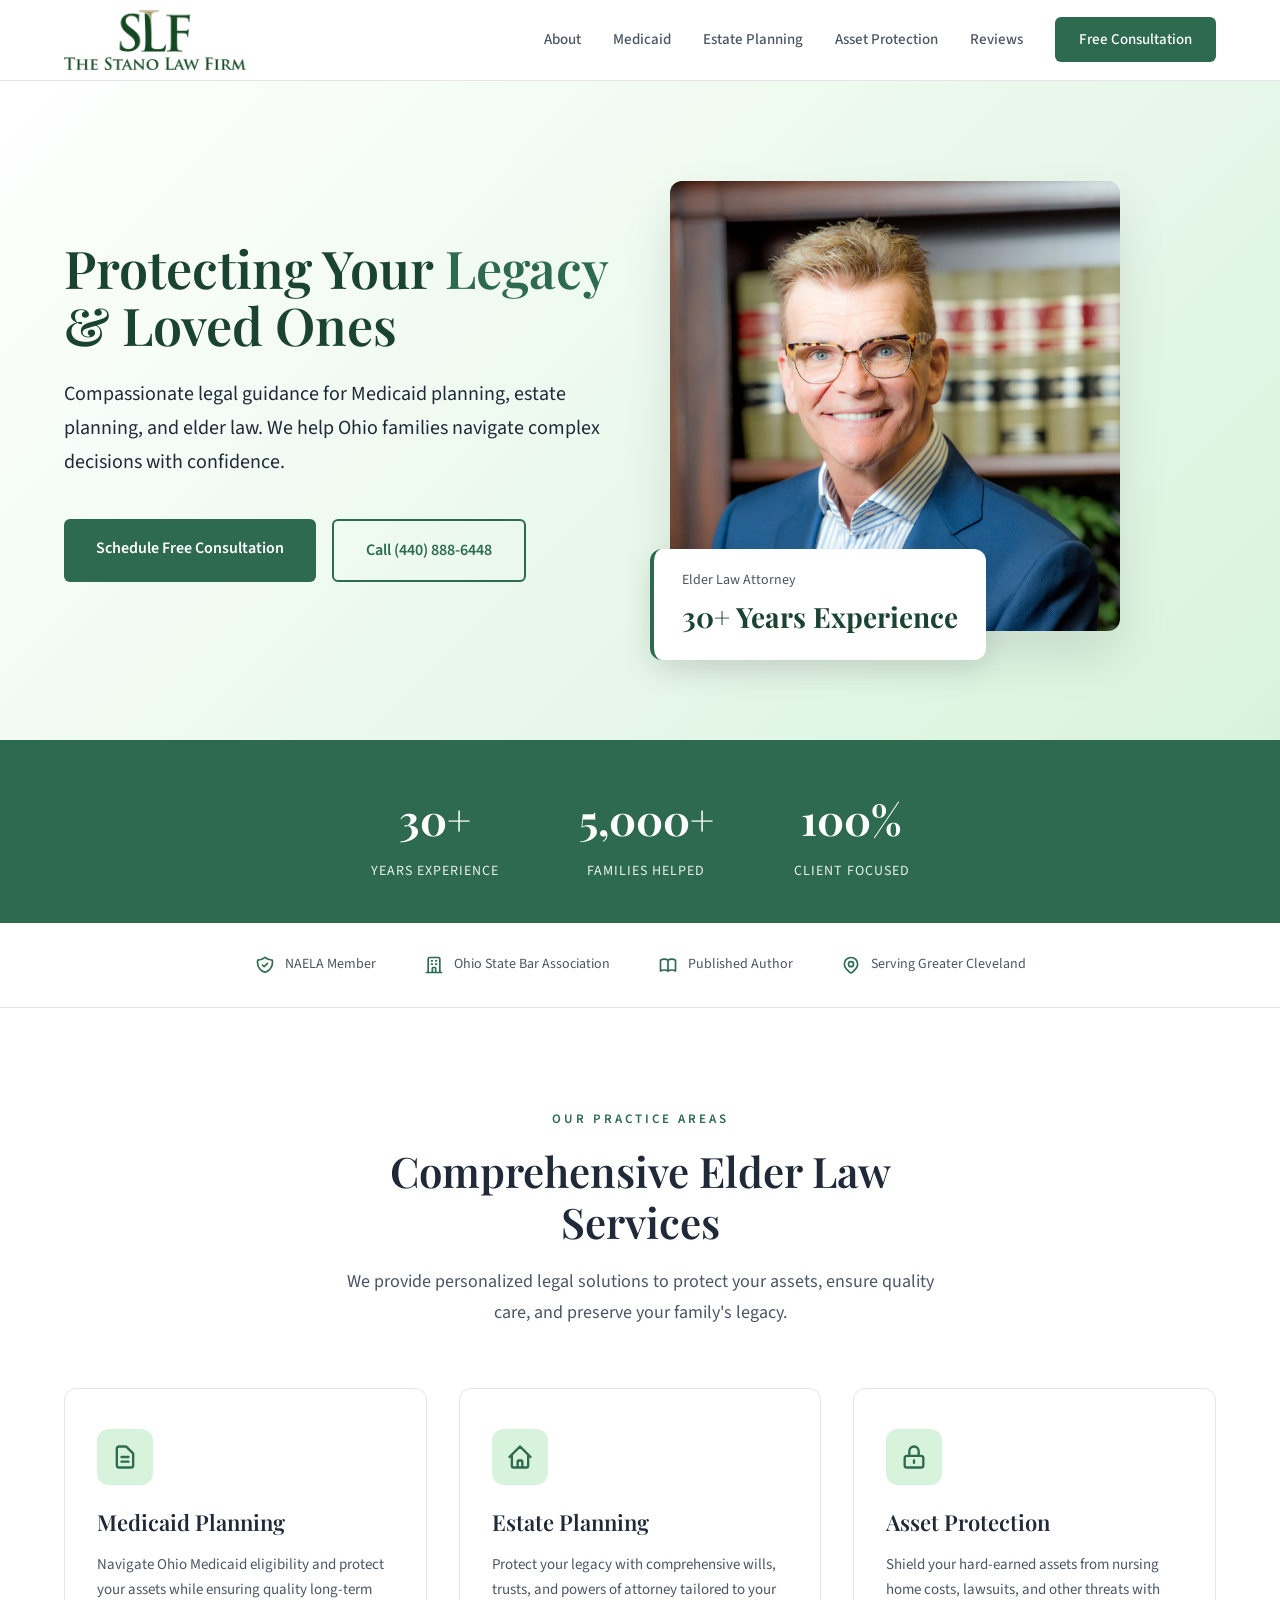
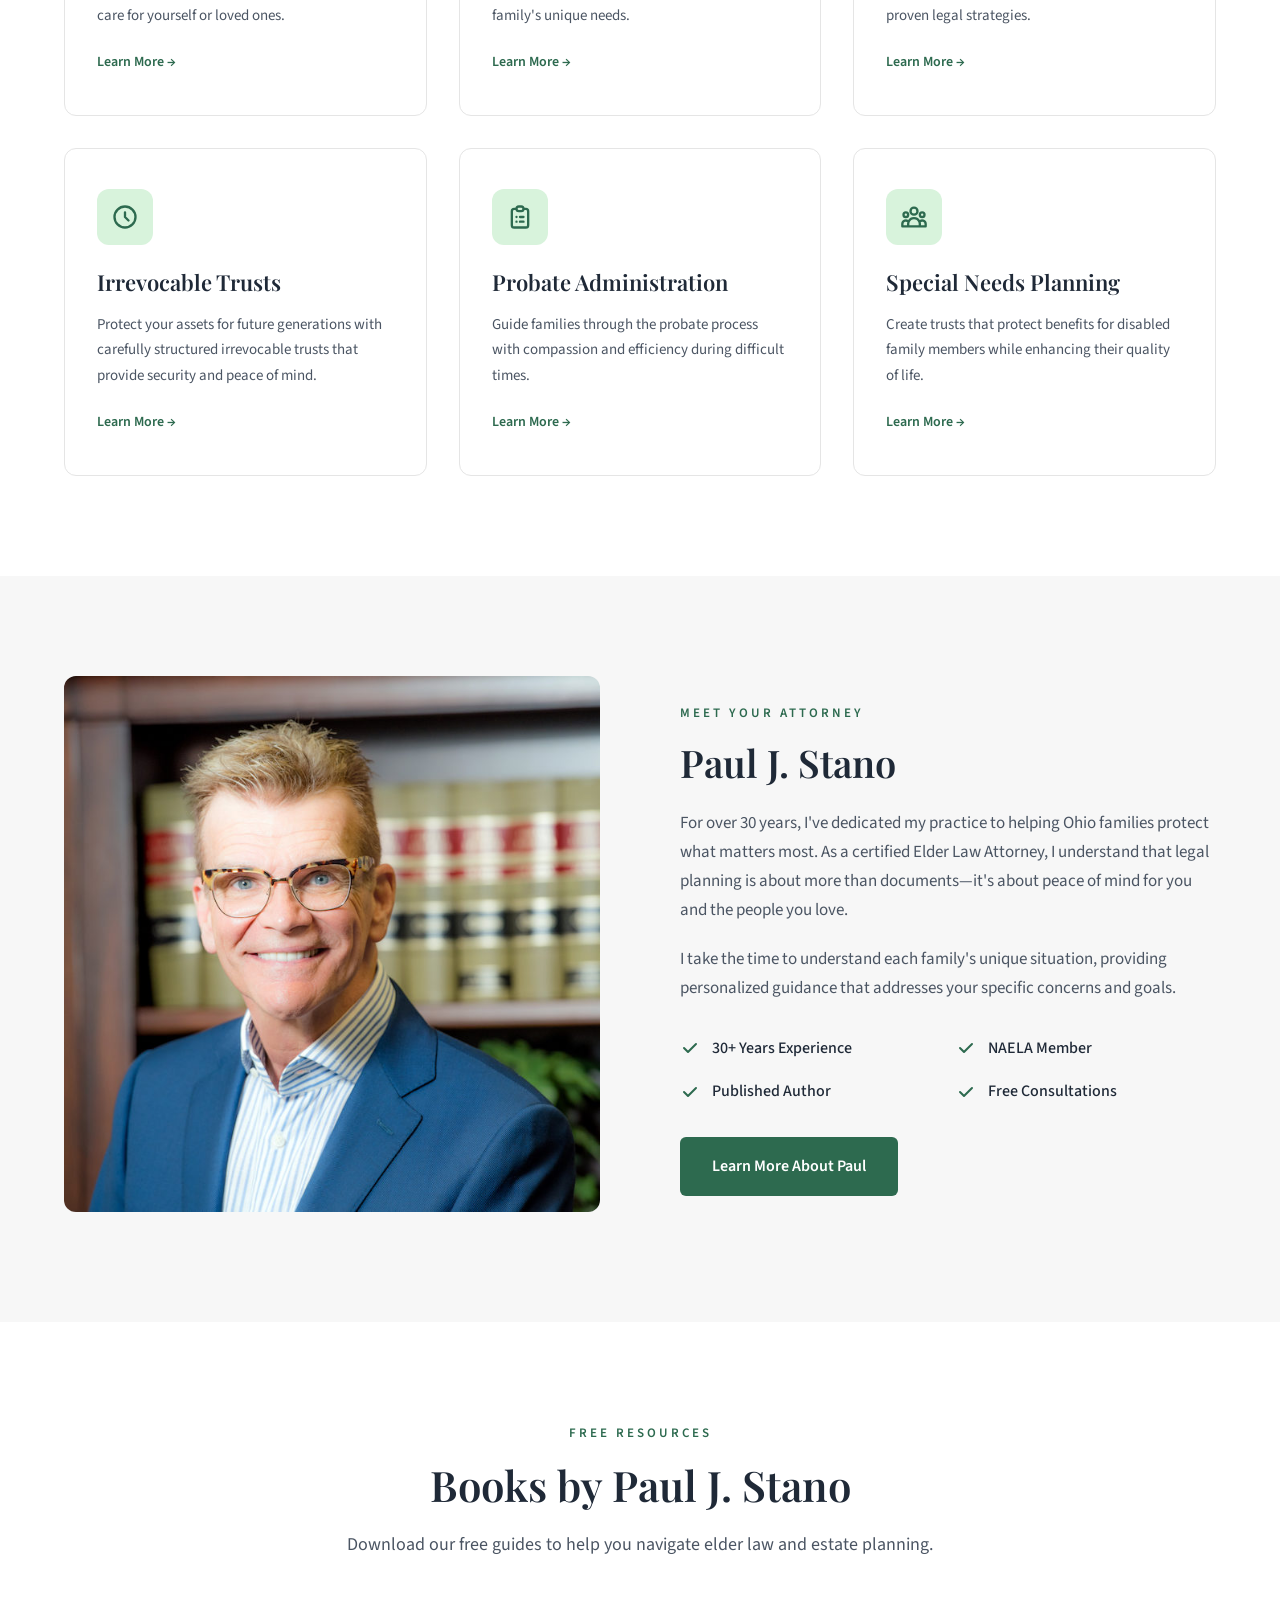
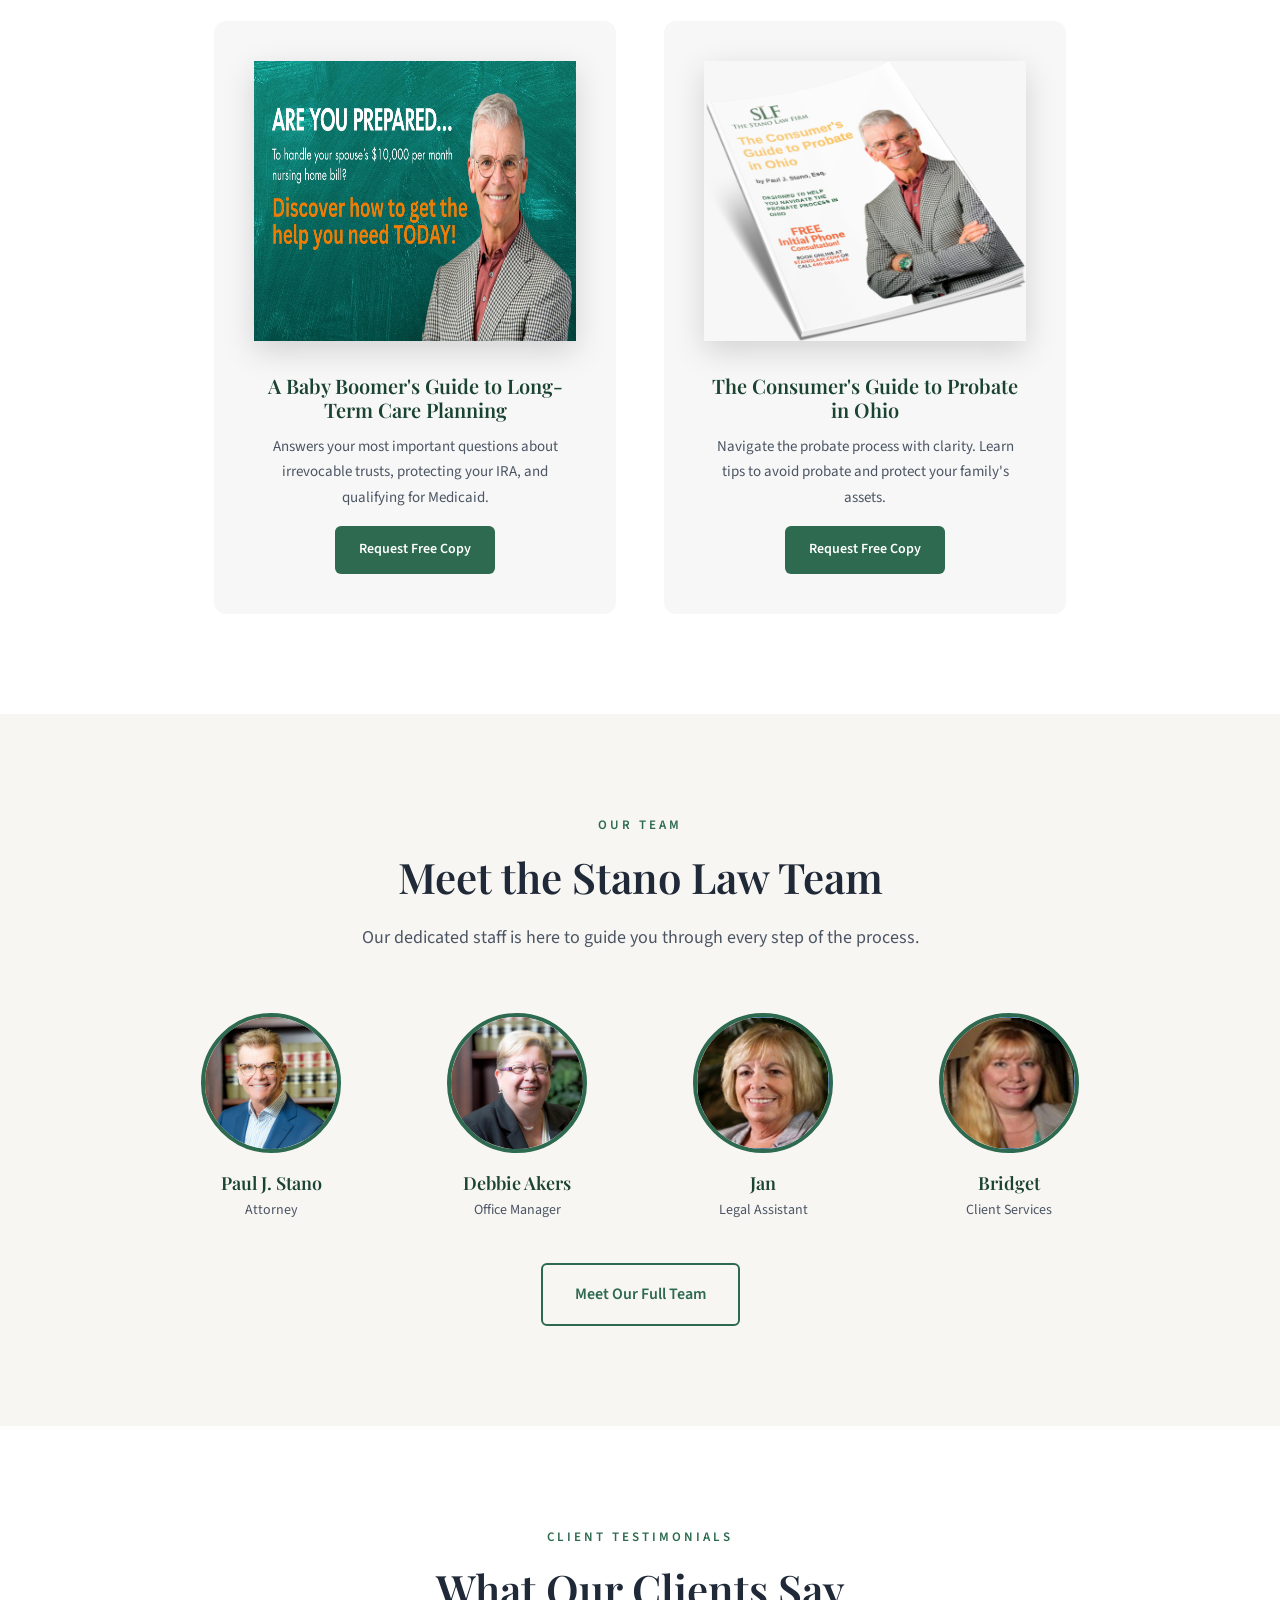
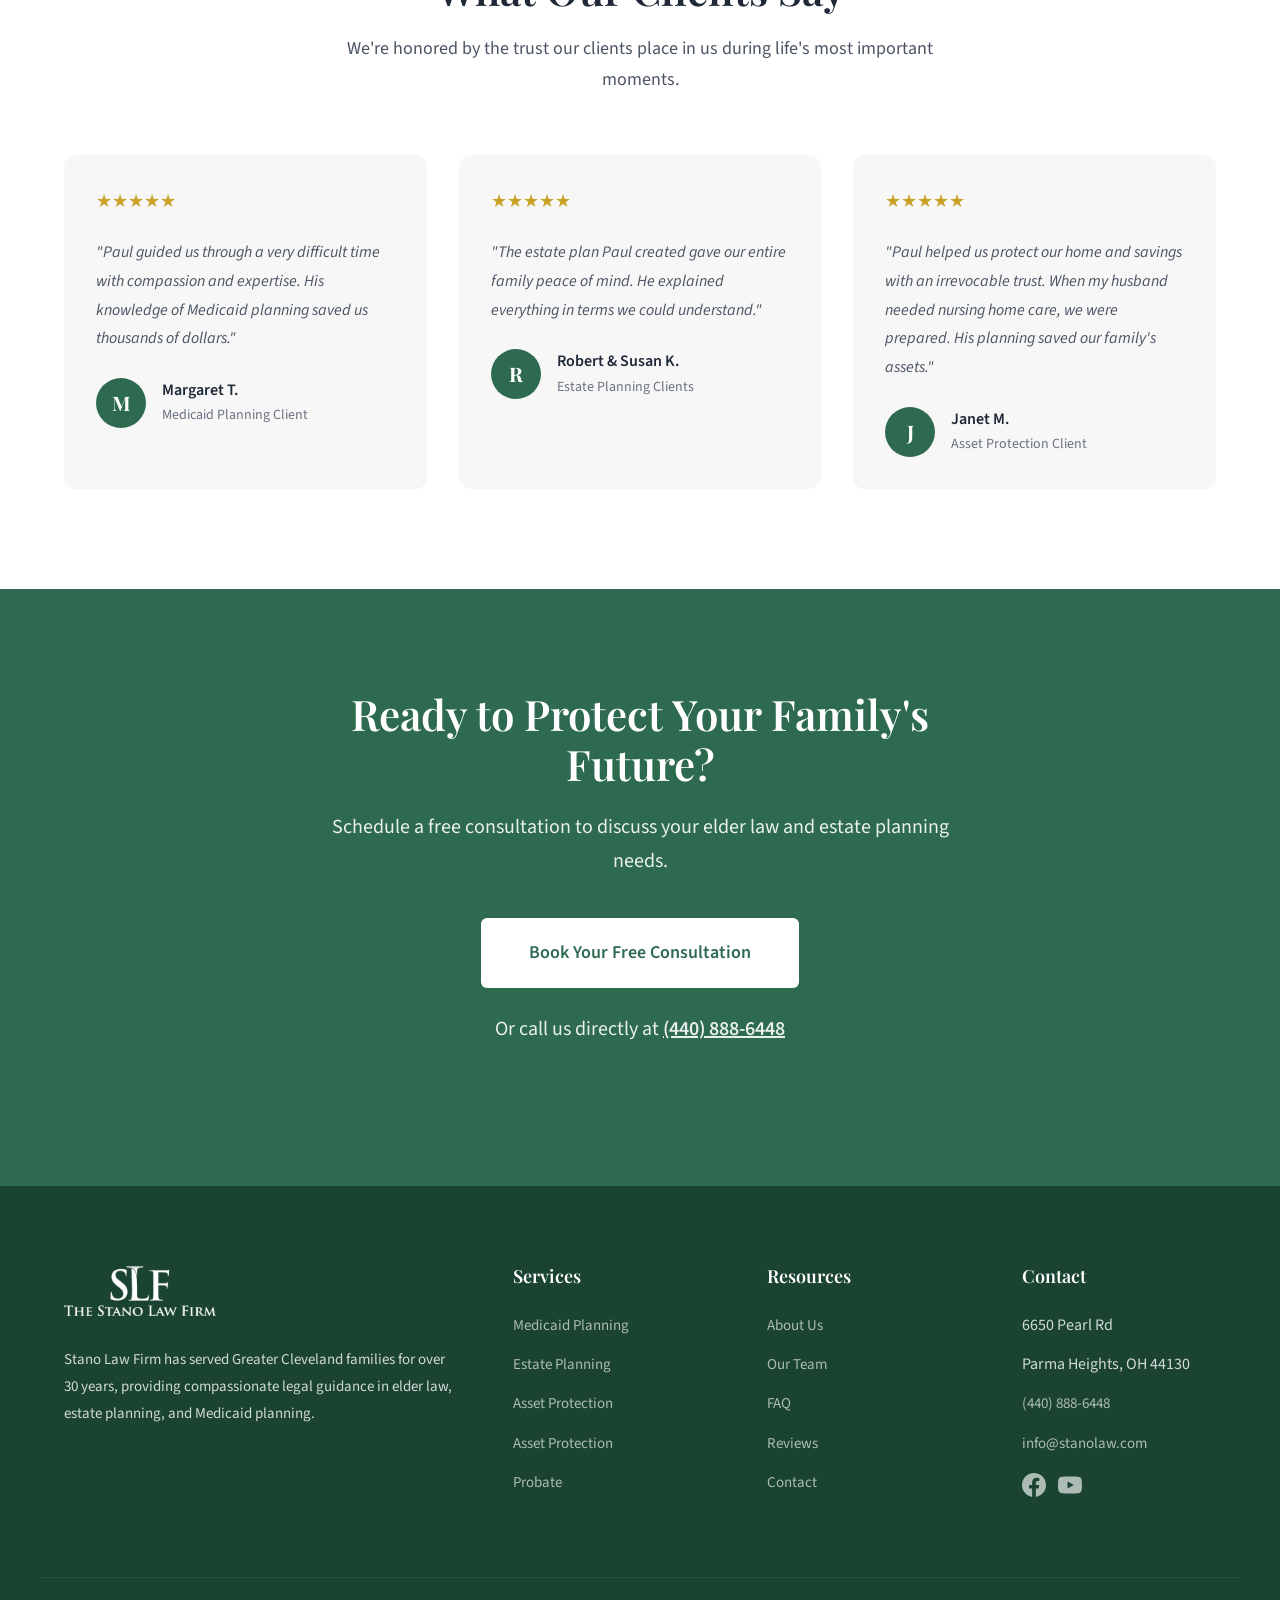
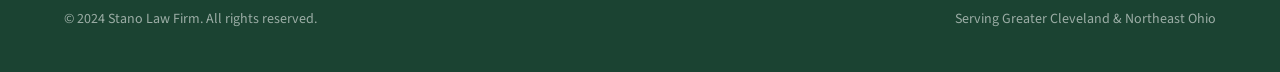
==== commit bb1b9398: "Major updates per Paul's feedback: - Remove 'Certified Elder Law Attorney' (not certified) - Remove " ====
--- a/index.html
+++ b/index.html
@@ -487,7 +487,7 @@
                     <li><a href="about.html">About</a></li>
                     <li><a href="medicaid-planning.html">Medicaid</a></li>
                     <li><a href="estate-planning.html">Estate Planning</a></li>
-                    <li><a href="va-benefits.html">VA Benefits</a></li>
+                    <li><a href="asset-protection.html">Asset Protection</a></li>
                     <li><a href="reviews.html">Reviews</a></li>
                     <li><a href="contact.html" class="nav-cta">Free Consultation</a></li>
                 </ul>
@@ -509,8 +509,8 @@
             <div class="hero-image">
                 <img src="images/Paul-Stano-e1572920246188.jpg" alt="Paul J. Stano, Elder Law Attorney">
                 <div class="hero-badge">
-                    <div class="hero-badge-text">Certified Elder Law Attorney</div>
-                    <div class="hero-badge-number">Since 1995</div>
+                    <div class="hero-badge-text">Elder Law Attorney</div>
+                    <div class="hero-badge-number">30+ Years Experience</div>
                 </div>
             </div>
         </div>
@@ -590,11 +590,11 @@
             </div>
             <div class="service-card">
                 <div class="service-icon">
-                    <svg fill="none" stroke="currentColor" viewBox="0 0 24 24"><path stroke-linecap="round" stroke-linejoin="round" stroke-width="2" d="M11.049 2.927c.3-.921 1.603-.921 1.902 0l1.519 4.674a1 1 0 00.95.69h4.915c.969 0 1.371 1.24.588 1.81l-3.976 2.888a1 1 0 00-.363 1.118l1.518 4.674c.3.922-.755 1.688-1.538 1.118l-3.976-2.888a1 1 0 00-1.176 0l-3.976 2.888c-.783.57-1.838-.197-1.538-1.118l1.518-4.674a1 1 0 00-.363-1.118l-3.976-2.888c-.784-.57-.38-1.81.588-1.81h4.914a1 1 0 00.951-.69l1.519-4.674z"></path></svg>
-                </div>
-                <h3>VA Aid & Attendance</h3>
-                <p>Help veterans and surviving spouses access benefits they've earned to cover long-term care costs.</p>
-                <a href="va-benefits.html" class="service-link">Learn More →</a>
+                    <svg fill="none" stroke="currentColor" viewBox="0 0 24 24"><path stroke-linecap="round" stroke-linejoin="round" stroke-width="2" d="M12 8v4l3 3m6-3a9 9 0 11-18 0 9 9 0 0118 0z"></path></svg>
+                </div>
+                <h3>Irrevocable Trusts</h3>
+                <p>Protect your assets for future generations with carefully structured irrevocable trusts that provide security and peace of mind.</p>
+                <a href="asset-protection.html" class="service-link">Learn More →</a>
             </div>
             <div class="service-card">
                 <div class="service-icon">
@@ -746,12 +746,12 @@
             </div>
             <div class="testimonial-card">
                 <div class="testimonial-stars">★★★★★</div>
-                <p class="testimonial-text">"As a veteran, I didn't know I qualified for VA benefits. Paul helped me access benefits that now cover my care costs."</p>
+                <p class="testimonial-text">"Paul helped us protect our home and savings with an irrevocable trust. When my husband needed nursing home care, we were prepared. His planning saved our family's assets."</p>
                 <div class="testimonial-author">
                     <div class="testimonial-avatar">J</div>
                     <div>
-                        <div class="testimonial-name">James W.</div>
-                        <div class="testimonial-role">VA Benefits Client</div>
+                        <div class="testimonial-name">Janet M.</div>
+                        <div class="testimonial-role">Asset Protection Client</div>
                     </div>
                 </div>
             </div>
@@ -781,7 +781,7 @@
                     <li><a href="medicaid-planning.html">Medicaid Planning</a></li>
                     <li><a href="estate-planning.html">Estate Planning</a></li>
                     <li><a href="asset-protection.html">Asset Protection</a></li>
-                    <li><a href="va-benefits.html">VA Benefits</a></li>
+                    <li><a href="asset-protection.html">Asset Protection</a></li>
                     <li><a href="probate.html">Probate</a></li>
                 </ul>
             </div>
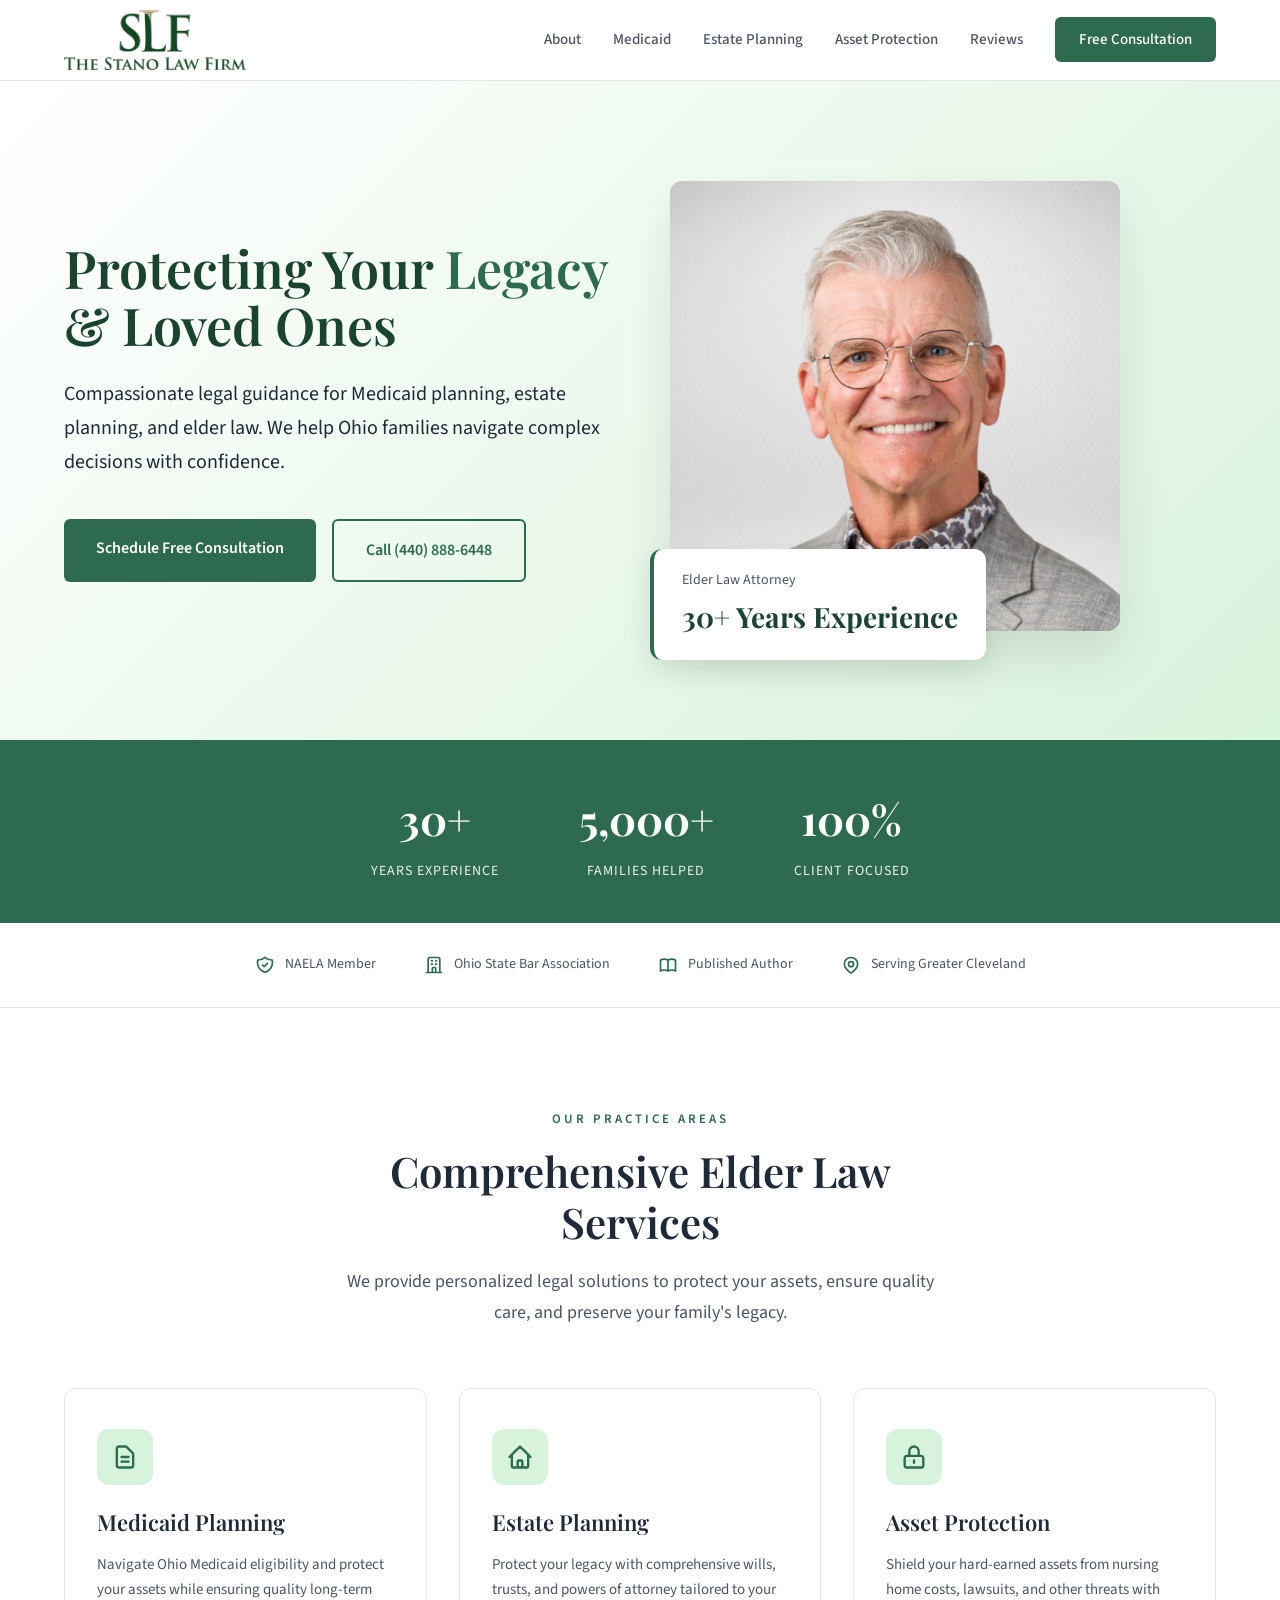
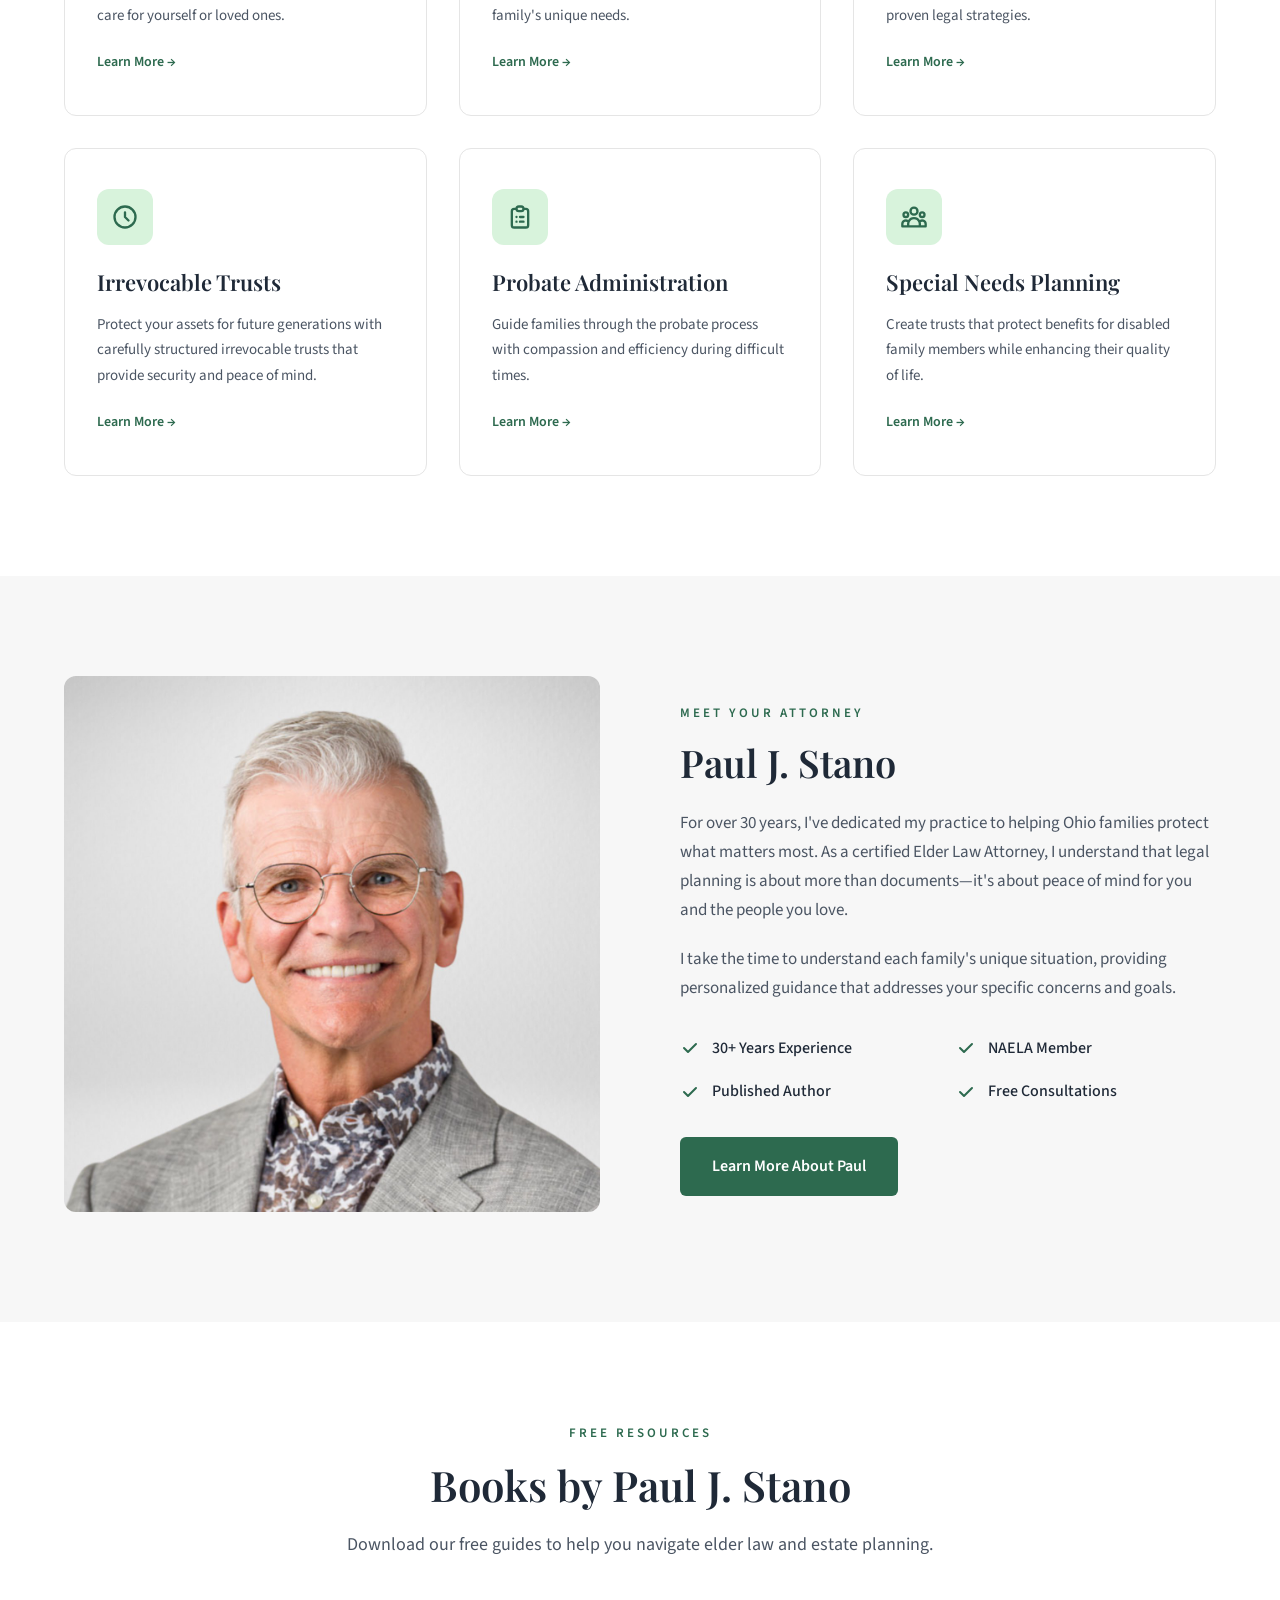
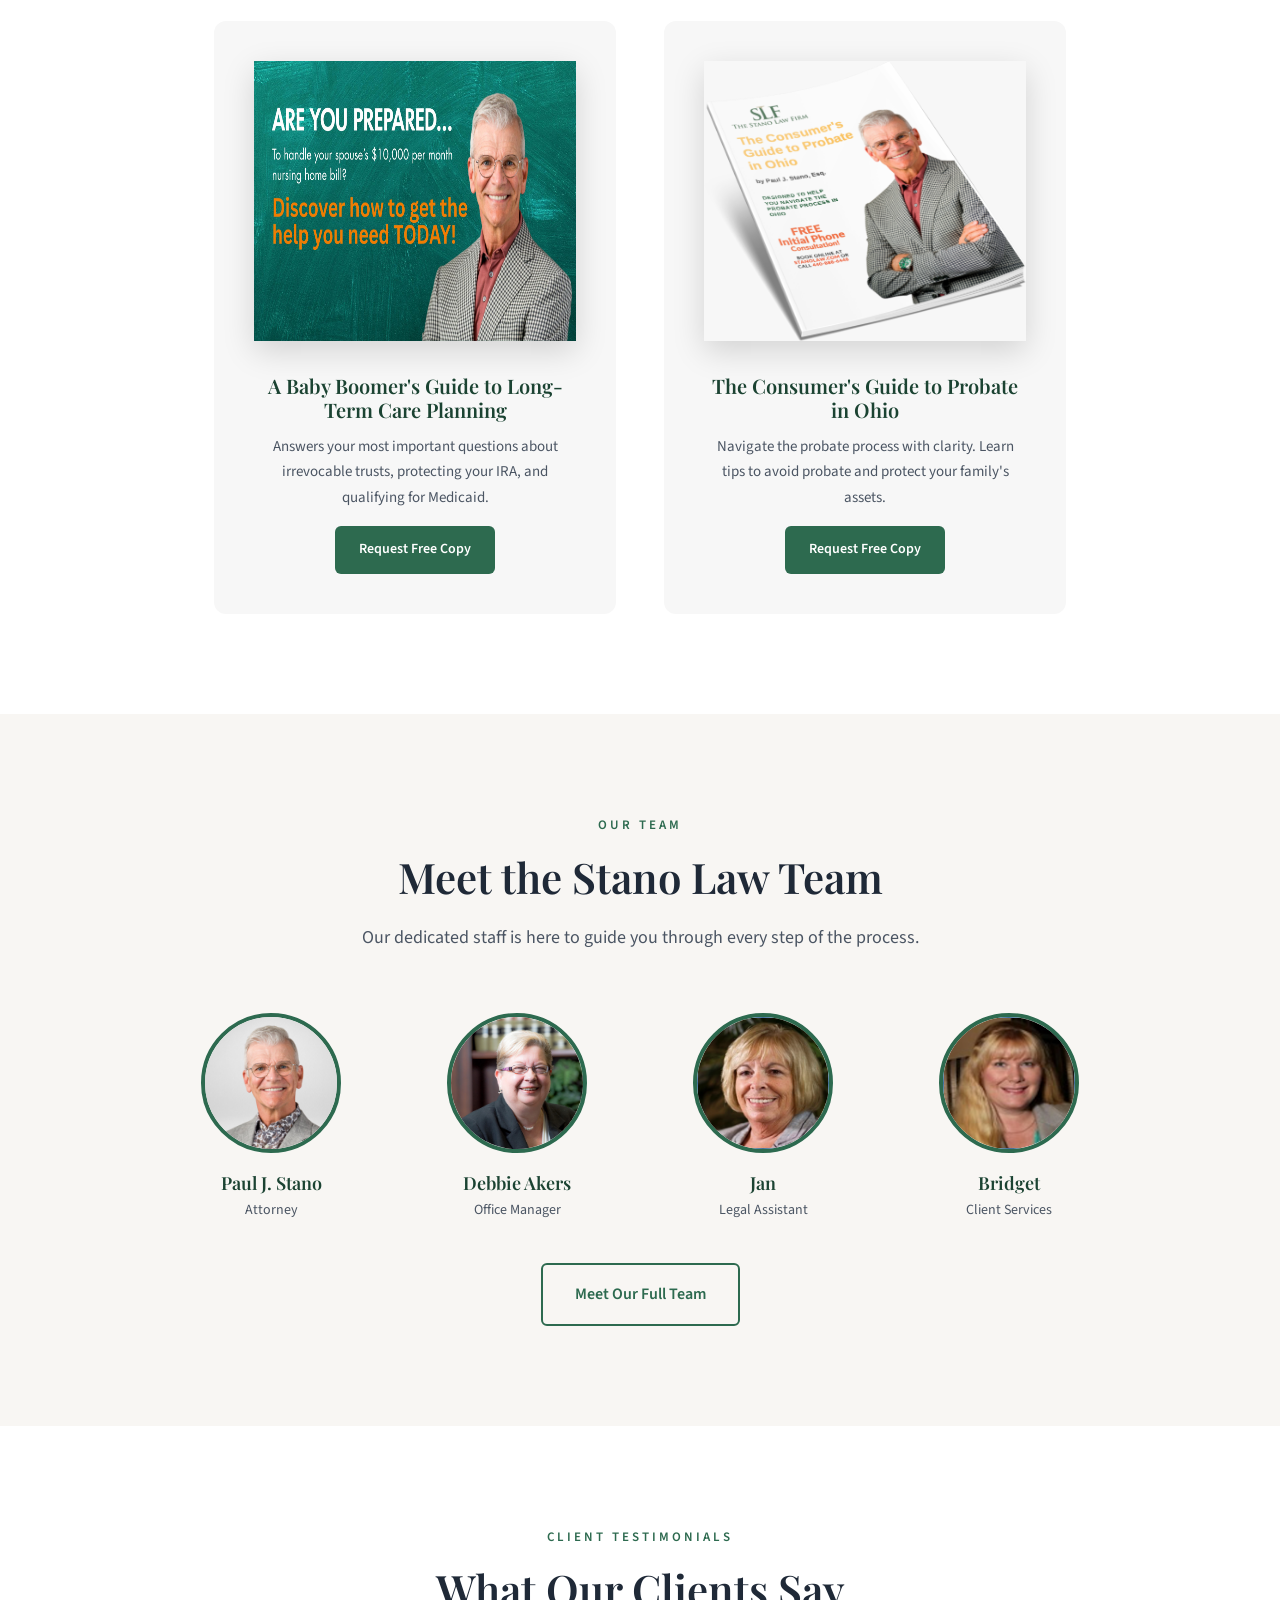
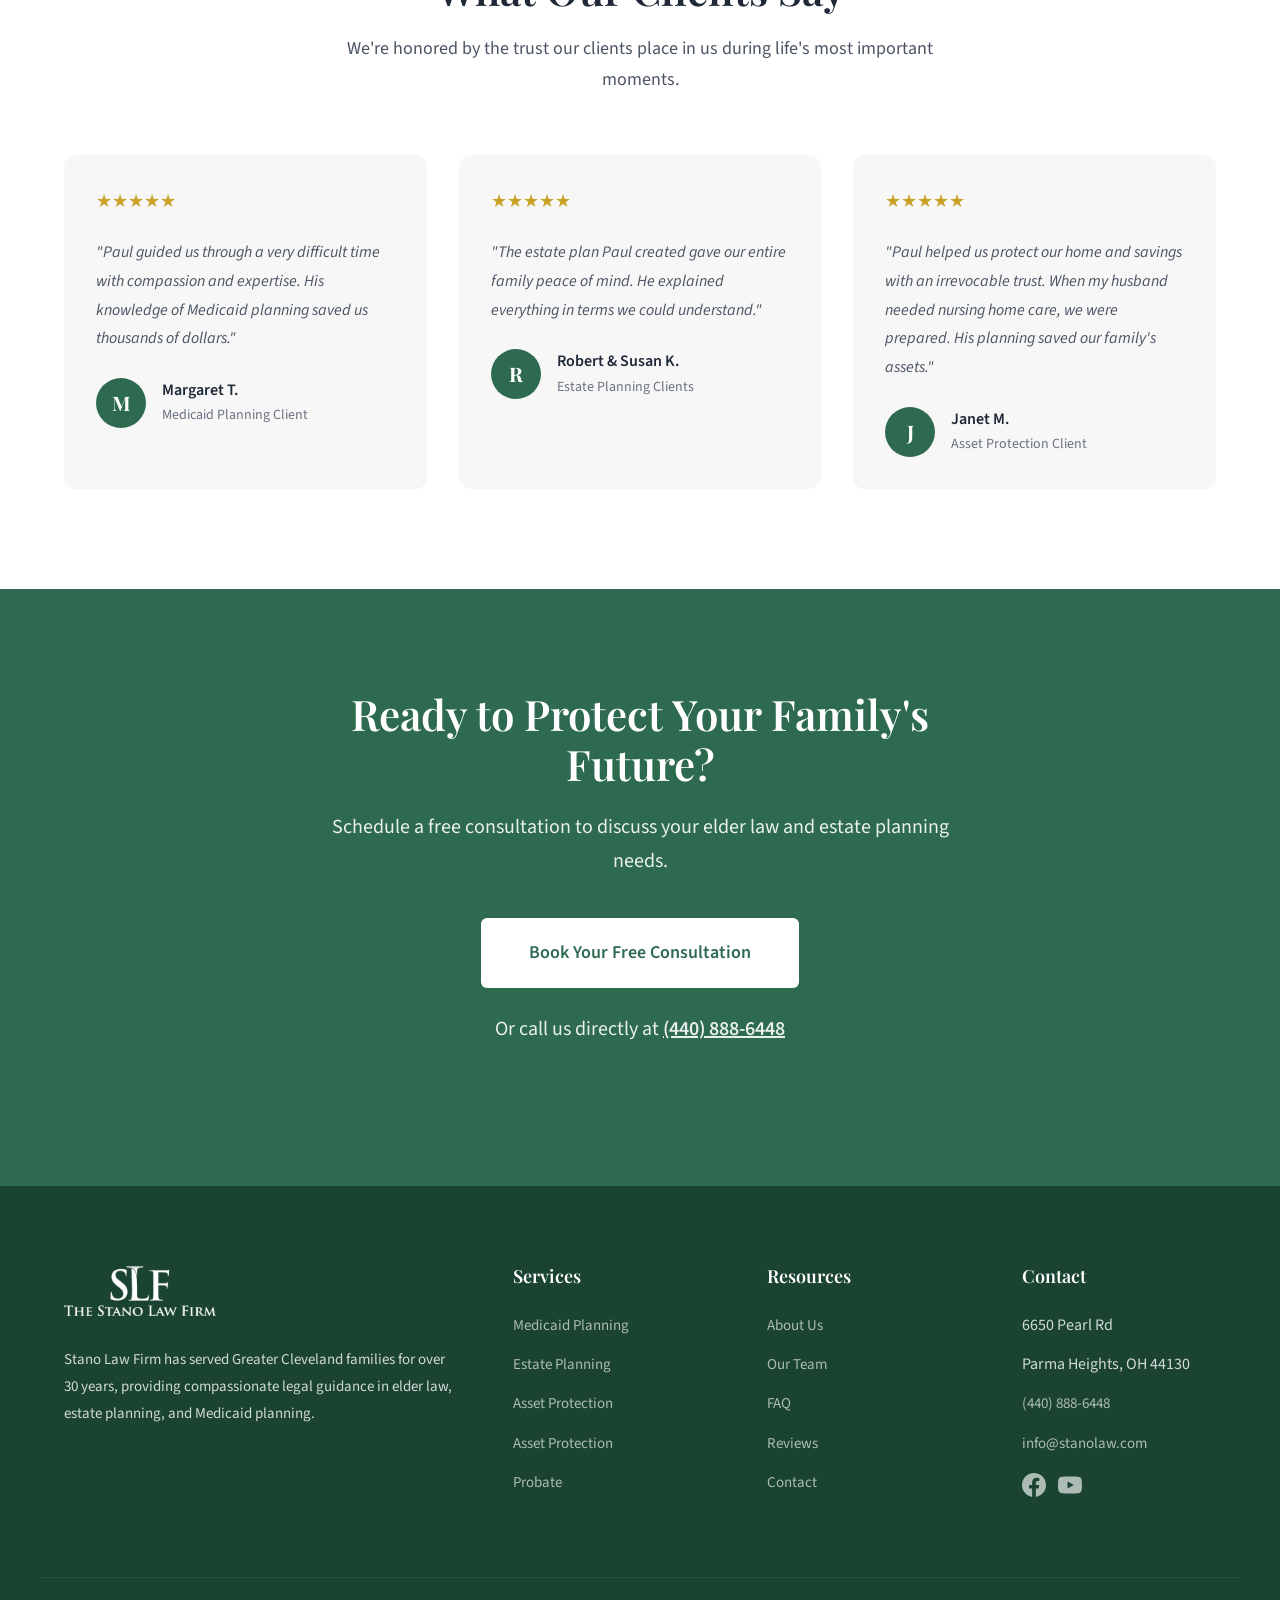
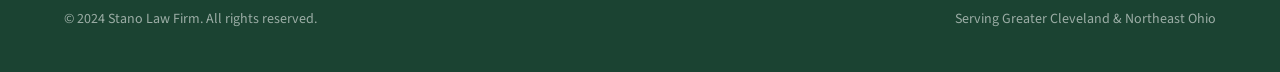
==== commit 474d742b: "Update Paul Stano photo (hero + about + team sections)" ====
--- a/index.html
+++ b/index.html
@@ -507,7 +507,7 @@
                 </div>
             </div>
             <div class="hero-image">
-                <img src="images/Paul-Stano-e1572920246188.jpg" alt="Paul J. Stano, Elder Law Attorney">
+                <img src="images/paul-stano-new.jpg" alt="Paul J. Stano, Elder Law Attorney">
                 <div class="hero-badge">
                     <div class="hero-badge-text">Elder Law Attorney</div>
                     <div class="hero-badge-number">30+ Years Experience</div>
@@ -619,7 +619,7 @@
     <section class="about">
         <div class="about-inner">
             <div class="about-image">
-                <img src="images/Paul-Stano-e1572920246188.jpg" alt="Paul J. Stano, Attorney at Law">
+                <img src="images/paul-stano-new.jpg" alt="Paul J. Stano, Attorney at Law">
             </div>
             <div class="about-content">
                 <div class="section-label">Meet Your Attorney</div>
@@ -682,7 +682,7 @@
         <div style="max-width: 1000px; margin: 0 auto; padding: 0 24px; display: grid; grid-template-columns: repeat(4, 1fr); gap: 32px;">
             <div style="text-align: center;">
                 <div style="width: 140px; height: 140px; border-radius: 50%; overflow: hidden; margin: 0 auto 20px; border: 4px solid var(--green);">
-                    <img src="images/Paul-Stano-e1572920246188.jpg" alt="Paul J. Stano" style="width: 100%; height: 100%; object-fit: cover;">
+                    <img src="images/paul-stano-new.jpg" alt="Paul J. Stano" style="width: 100%; height: 100%; object-fit: cover;">
                 </div>
                 <h3 style="font-size: 18px; color: var(--green-dark); margin-bottom: 4px;">Paul J. Stano</h3>
                 <p style="color: var(--text-medium); font-size: 14px;">Attorney</p>
